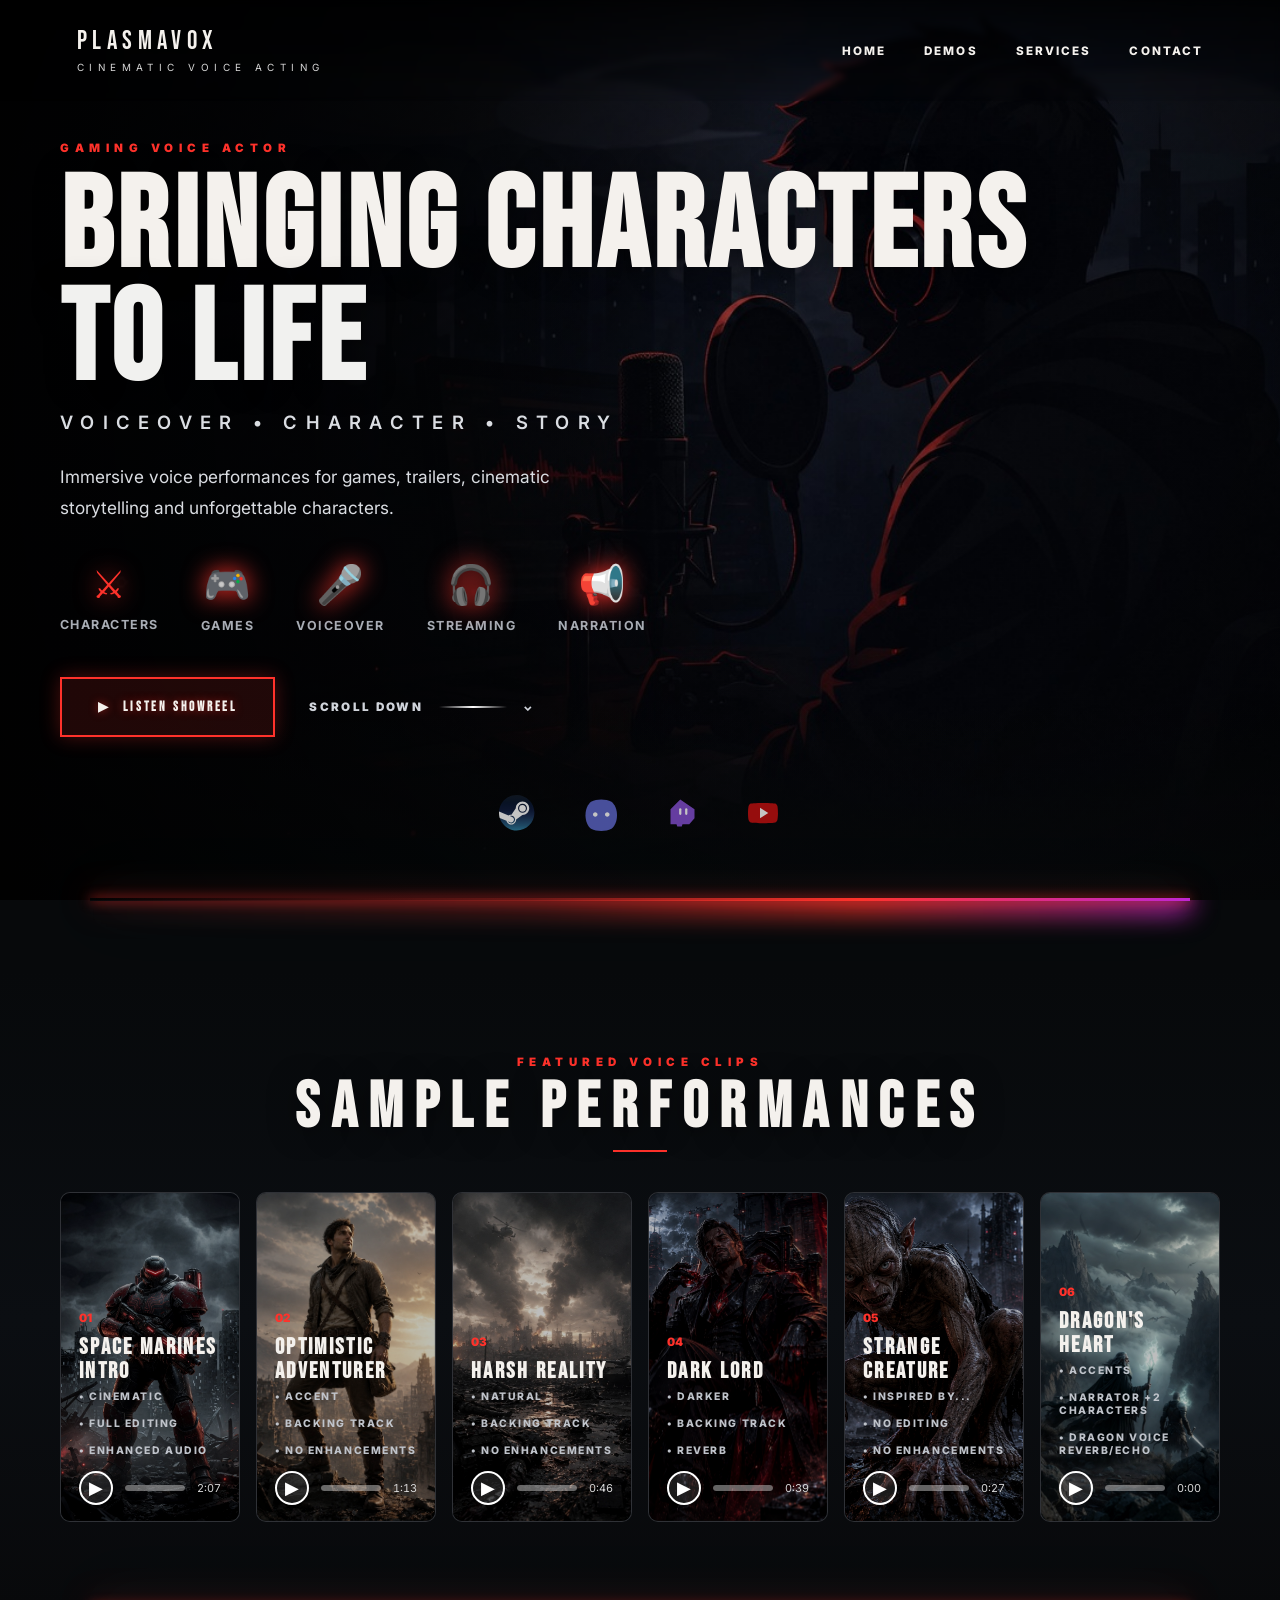
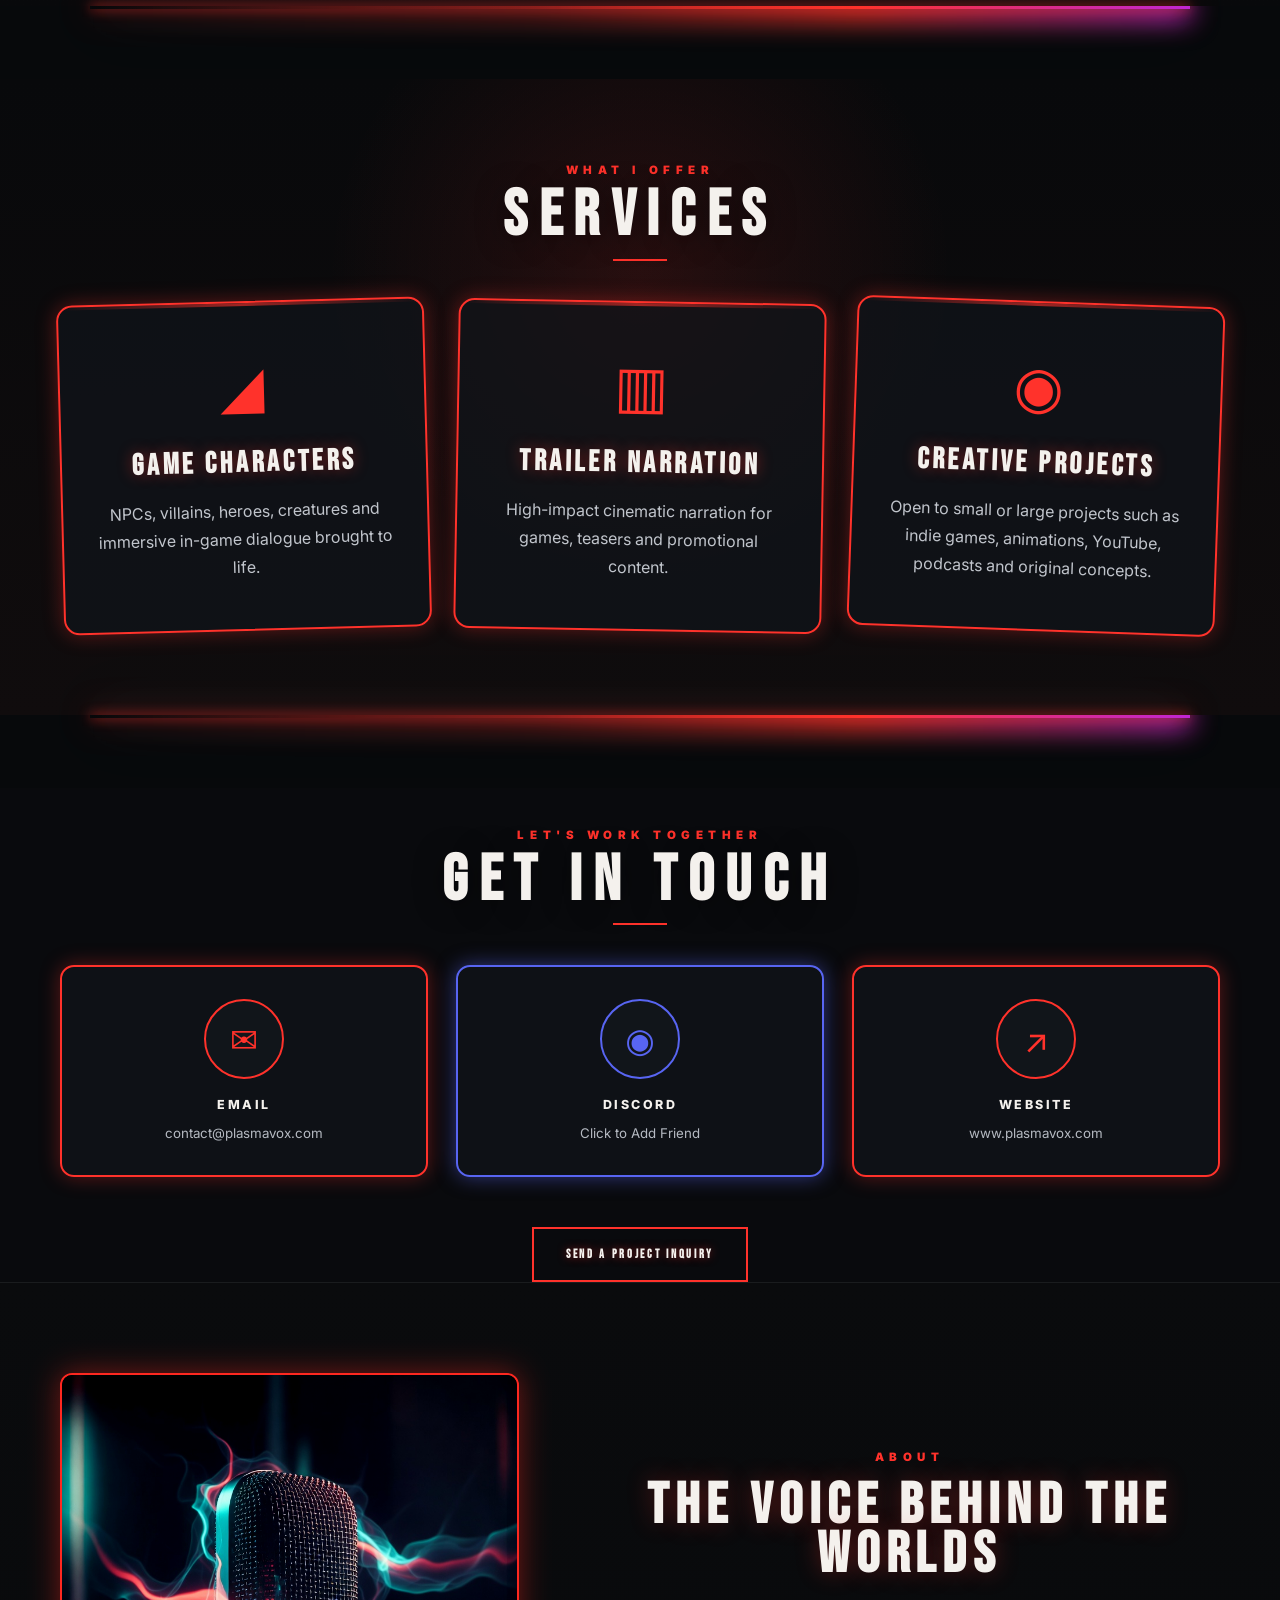
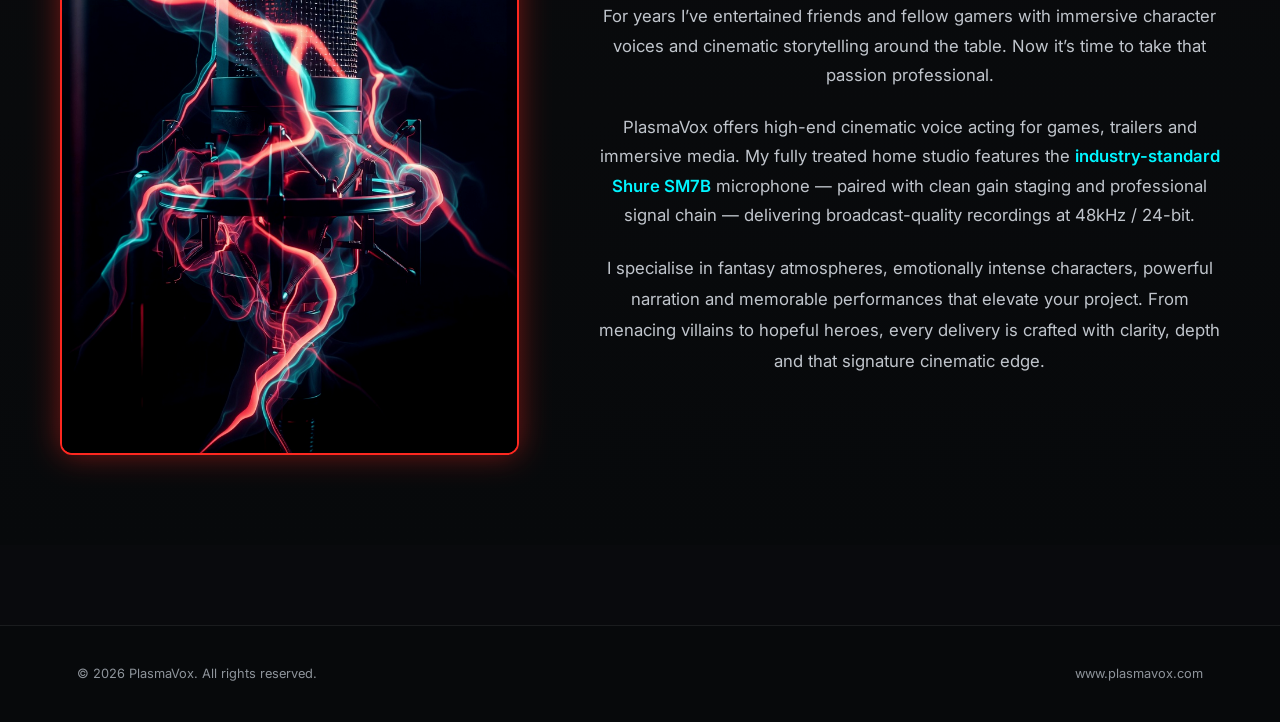
==== index.html @ 072745d7 "Moving files to root" ====
<!doctype html>
<html lang="en">
<head>
  <meta charset="utf-8" />
  <meta name="viewport" content="width=device-width, initial-scale=1" />
  <meta name="description" content="PlasmaVox — cinematic voice acting for games, trailers, characters and immersive media." />
  <meta name="theme-color" content="#ff322b">
<link rel="icon" href="assets/favicon.ico" type="image/x-icon">
  <title>PlasmaVox | Cinematic Voice Acting</title>
  <link rel="preconnect" href="https://fonts.googleapis.com">
  <link rel="preconnect" href="https://fonts.gstatic.com" crossorigin>
  <link href="https://fonts.googleapis.com/css2?family=Bebas+Neue&family=Inter:wght@400;500;600;700;800&display=swap" rel="stylesheet">
  <link rel="stylesheet" href="styles.css" />
</head>
<body>
  <div class="intro" id="intro" aria-hidden="true">
  <div class="intro-mark">

    <span class="plasma-line" aria-hidden="true"></span>

    <h1>PlasmaVox</h1>

    <p id="intro-status">INITIALISING...</p>

  </div>
</div>

  <header class="site-header">
    <a class="brand" href="#home" aria-label="PlasmaVox home">
      <span>PlasmaVox</span>
      <small>Cinematic Voice Acting</small>
    </a>
    <nav class="nav" aria-label="Primary navigation">
      <a href="#home">Home</a>
      <a href="#demos">Demos</a>
      <a href="#services">Services</a>
      <a href="#contact">Contact</a>
    </nav>
  </header>

  <main>
   <section id="home" class="hero">
  <div class="hero-bg" role="img" aria-label="Cinematic dark sci-fi landscape with dramatic lighting"></div>
  <div class="hero-vignette"></div>
  
  <div class="container hero-inner">
    <p class="eyebrow">GAMING VOICE ACTOR</p>
    <h2>BRINGING CHARACTERS<br><span>TO LIFE</span></h2>
    
    <p class="hero-subtitle">VOICEOVER • CHARACTER • STORY</p>
    
    <div class="hero-copy">
      Immersive voice performances for games, trailers, cinematic storytelling and unforgettable characters.
    </div>

    <!-- Icon Services -->
    <div class="icon-services">
      <div class="icon-item">
        <span class="icon">⚔️</span>
        <span>CHARACTERS</span>
      </div>
      <div class="icon-item">
        <span class="icon">🎮</span>
        <span>GAMES</span>
      </div>
      <div class="icon-item">
        <span class="icon">🎤</span>
        <span>VOICEOVER</span>
      </div>
      <div class="icon-item">
        <span class="icon">🎧</span>
        <span>STREAMING</span>
      </div>
      <div class="icon-item">
        <span class="icon">📢</span>
        <span>NARRATION</span>
      </div>
    </div>

    <div class="hero-actions">
      <a class="button primary" href="#demos"><span class="play-dot">▶</span> Listen Showreel</a>
      <a class="scroll-link" href="#demos">Scroll Down <span></span>⌄</a>
    </div>

<!-- Platform Logos -->
<div class="platform-logos">
  <!-- Steam - Official Style -->
<svg width="38" height="38" viewBox="0 0 65 65" fill="none" xmlns="http://www.w3.org/2000/svg">
  <defs>
    <linearGradient id="steamGrad" x1="50%" y1="0%" x2="50%" y2="100%">
      <stop offset="0%" stop-color="#111d2e"/>
      <stop offset="21%" stop-color="#051839"/>
      <stop offset="41%" stop-color="#0a1b48"/>
      <stop offset="58%" stop-color="#132e62"/>
      <stop offset="74%" stop-color="#144b7e"/>
      <stop offset="87%" stop-color="#136497"/>
      <stop offset="100%" stop-color="#1387b8"/>
    </linearGradient>
  </defs>
  <path d="M1.305 41.202C5.259 54.386 17.488 64 31.959 64c17.673 0 32-14.327 32-32s-14.327-32-32-32C15.001 0 1.124 13.193.028 29.874c2.074 3.477 2.879 5.628 1.275 11.328z" fill="url(#steamGrad)"/>
  <path d="M30.31 23.985l.003.158-7.83 11.375c-1.268-.058-2.54.165-3.748.662a8.14 8.14 0 0 0-1.498.8L.042 29.893s-.398 6.546 1.26 11.424l12.156 5.016c.6 2.728 2.48 5.12 5.242 6.27a8.88 8.88 0 0 0 11.603-4.782 8.89 8.89 0 0 0 .684-3.656L42.18 36.16l.275.005c6.705 0 12.155-5.466 12.155-12.18s-5.44-12.16-12.155-12.174c-6.702 0-12.155 5.46-12.155 12.174zm-1.88 23.05c-1.454 3.5-5.466 5.147-8.953 3.694a6.84 6.84 0 0 1-3.524-3.362l3.957 1.64a5.04 5.04 0 0 0 6.591-2.719 5.05 5.05 0 0 0-2.715-6.601l-4.1-1.695c1.578-.6 3.372-.62 5.05.077 1.7.703 3 2.027 3.696 3.72s.692 3.56-.01 5.246M42.466 32.1a8.12 8.12 0 0 1-8.098-8.113 8.12 8.12 0 0 1 8.098-8.111 8.12 8.12 0 0 1 8.1 8.111 8.12 8.12 0 0 1-8.1 8.113m-6.068-8.126a6.09 6.09 0 0 1 6.08-6.095c3.355 0 6.084 2.73 6.084 6.095a6.09 6.09 0 0 1-6.084 6.093 6.09 6.09 0 0 1-6.081-6.093z" fill="#fff"/>
</svg>

  <!-- Discord (unchanged) -->
  <svg width="36" height="36" viewBox="0 0 24 24" fill="none" xmlns="http://www.w3.org/2000/svg">
    <path d="M20.317 4.492C18.25 3.5 16.058 3 13.5 3C10.942 3 8.75 3.5 6.683 4.492C4.5 6.25 3 9.5 3 13.5C3 17.5 4.5 20.75 6.683 22.5C8.75 23.5 10.942 24 13.5 24C16.058 24 18.25 23.5 20.317 22.5C22.5 20.75 24 17.5 24 13.5C24 9.5 22.5 6.25 20.317 4.492Z" fill="#5865F2"/>
    <path d="M9.5 14.5C8.67 14.5 8 13.83 8 13C8 12.17 8.67 11.5 9.5 11.5C10.33 11.5 11 12.17 11 13C11 13.83 10.33 14.5 9.5 14.5Z" fill="white"/>
    <path d="M17.5 14.5C16.67 14.5 16 13.83 16 13C16 12.17 16.67 11.5 17.5 11.5C18.33 11.5 19 12.17 19 13C19 13.83 18.33 14.5 17.5 14.5Z" fill="white"/>
  </svg>

  <!-- Twitch (unchanged) -->
  <svg width="36" height="36" viewBox="0 0 24 24" fill="none" xmlns="http://www.w3.org/2000/svg">
    <path d="M11.5 3L5 9.5L5 19.5H9L9.5 21L12.5 21L13 19.5H17.5L21 15.5L21 9.5L11.5 3Z" fill="#9146FF"/>
    <path d="M15.5 12.5V9.5" stroke="white" stroke-width="1.5" stroke-linecap="round"/>
    <path d="M11.5 12.5V9.5" stroke="white" stroke-width="1.5" stroke-linecap="round"/>
  </svg>

  <!-- YouTube (unchanged) -->
  <svg width="38" height="36" viewBox="0 0 24 24" fill="none" xmlns="http://www.w3.org/2000/svg">
    <path d="M21.593 7.39C21.38 6.58 20.82 5.92 20.04 5.72C18.42 5.25 12 5.25 12 5.25C12 5.25 5.58 5.25 3.96 5.72C3.18 5.92 2.62 6.58 2.407 7.39C2 9.08 2 12 2 12C2 12 2 14.92 2.407 16.61C2.62 17.42 3.18 18.08 3.96 18.28C5.58 18.75 12 18.75 12 18.75C12 18.75 18.42 18.75 20.04 18.28C20.82 18.08 21.38 17.42 21.593 16.61C22 14.92 22 12 22 12C22 12 22 9.08 21.593 7.39Z" fill="#FF0000"/>
    <path d="M10 15.5L15.5 12L10 8.5V15.5Z" fill="white"/>
  </svg>
</div>
  </div>
</section>
	<div class="section-divider hero-divider"></div>
       <section id="demos" class="section demos-section">
      <div class="section-heading">
        <p class="eyebrow">Featured Voice Clips</p>
        <h2>Sample Performances</h2>
      </div>
      
      <div class="container demo-grid">
        <!-- 01 -->
        <article class="demo-card">
          <img src="assets/img/demo-spacemarine.jpg" alt="Space Marine in Armour" />
          <div class="demo-content">
            <span>01</span>
            <h3>Space Marines Intro</h3>
            <p>• Cinematic</p>
			<p>• Full Editing</p>
			<p>• Enhanced Audio</p>
            <div class="player-row">
              <button class="play-btn" 
                      data-audio="assets/audio/space-marine-intro.mp3" 
                      aria-label="Play Space Marine Intro">
                ▶
              </button>
             <div class="progress-container">
    <div class="progress-bar">
      <div class="progress"></div>
    </div>
  </div>
  
  <time>0:00</time>
</div>
          </div>
        </article>

        <!-- 02 -->
        <article class="demo-card">
          <img src="assets/img/Optimistic-Adventurer.jpg" alt="Adventurer standing in ruins with rays of light and a hopeful look" />
          <div class="demo-content">
            <span>02</span>
            <h3>Optimistic Adventurer</h3>
            <p>• Accent</p>
			<p>• Backing track</p>
			<p>• No Enhancements</p>
            <div class="player-row">
              <button class="play-btn" 
                      data-audio="assets/audio/Optimistic-Adventurer.mp3" 
                      aria-label="Play Optimistic Adventurer">
                ▶
              </button>
              <div class="progress-container">
    <div class="progress-bar">
      <div class="progress"></div>
            </div>
          </div>
		  <time>0:00</time>
		  </div>
		  </div>
        </article>

        <!-- 03 -->
        <article class="demo-card">
          <img src="assets/img/Harsh-Reality.jpg" alt="Ruins of a battle-scarred city" />
          <div class="demo-content">
            <span>03</span>
            <h3>Harsh Reality</h3>
            <p>• Natural</p>
			<p>• Backing track</p>
			<p>• No Enhancements</p>
            <div class="player-row">
              <button class="play-btn" 
                      data-audio="assets/audio/Harsh-Reality.mp3" 
                      aria-label="Play Harsh Reality">
                ▶
              </button>
              <div class="progress-container">
    <div class="progress-bar">
      <div class="progress"></div>
            </div>
          </div>
		  <time>0:00</time>
		  </div>
		  </div>
        </article>

        <!-- 04 -->
         <article class="demo-card">
          <img src="assets/img/Dark-Character.jpg" alt="Villainous overlord in a dystopian throne" />
          <div class="demo-content">
            <span>04</span>
            <h3>Dark Lord</h3>
            <p>• Darker</p>
			<p>• Backing Track</p>
			<p>• Reverb</p>
            <div class="player-row">
              <button class="play-btn" 
                      data-audio="assets/audio/Dark-Character.mp3" 
                      aria-label="Play Dark Character">
                ▶
              </button>
              <div class="progress-container">
    <div class="progress-bar">
      <div class="progress"></div>
            </div>
          </div>
		  <time>0:00</time>
		  </div>
		  </div>
        </article>

        <!-- 05 -->
         <article class="demo-card">
          <img src="assets/img/Gollum.jpg" alt="Crouching creature in a ruined city" />
          <div class="demo-content">
            <span>05</span>
            <h3>Strange Creature</h3>
            <p>• Inspired by...</p>
			<p>• No Editing</p>
			<p>• No Enhancements</p>
            <div class="player-row">
              <button class="play-btn" 
                      data-audio="assets/audio/strangecreature.mp3" 
                      aria-label="Play Strange Creature">
                ▶
              </button>
              <div class="progress-container">
    <div class="progress-bar">
      <div class="progress"></div>
            </div>
          </div>
		  <time>0:00</time>
		  </div>
		  </div>
        </article>

        <!-- 06 -->
        <article class="demo-card">
          <img src="assets/img/Dragons-Heart.jpg" alt="An old wizard and a young warrior journeyed through the Mountains of Shadow" />
          <div class="demo-content">
            <span>06</span>
            <h3>Dragon's Heart</h3>
            <p>• Accents</p>
			<p>• Narrator +2 Characters</p>
			<p>• Dragon Voice Reverb/Echo</p>
            <div class="player-row">
              <button class="play-btn" 
                      data-audio="assets/audio/Wizardanddragonsheart.mp3" 
                      aria-label="Play Wizard and the Dragons Heart">
                ▶
              </button>
              <div class="progress-container">
    <div class="progress-bar">
      <div class="progress"></div>
            </div>
          </div>
		  <time>0:00</time>
		  </div>
		  </div>
        </article>
      </div>
    </section>
	<div class="section-divider"></div>

    <section id="services" class="section services-section">
      <div class="section-heading">
        <p class="eyebrow">What I Offer</p>
        <h2>Services</h2>
      </div>
      <div class="container services-grid">
        <article class="service-card float-one">
          <div class="service-icon">◢</div>
          <h3>Game Characters</h3>
          <p>NPCs, villains, heroes, creatures and immersive in-game dialogue brought to life.</p>
        </article>
        <article class="service-card float-two">
          <div class="service-icon">▥</div>
          <h3>Trailer Narration</h3>
          <p>High-impact cinematic narration for games, teasers and promotional content.</p>
        </article>
        <article class="service-card float-three">
          <div class="service-icon">◉</div>
          <h3>Creative Projects</h3>
          <p>Open to small or large projects such as indie games, animations, YouTube, podcasts and original concepts.</p>
        </article>
      </div>
    </section>
	<div class="section-divider"></div>
    <section id="contact" class="section contact-section">
      <div class="section-heading">
        <p class="eyebrow">Let's Work Together</p>
        <h2>Get In Touch</h2>
      </div>
      <div class="container contact-grid">
        <a class="contact-item" href="mailto:contact@plasmavox.com">
          <span>✉</span>
          <strong>Email</strong>
          <small>contact@plasmavox.com</small>
        </a>
        <a class="contact-item discord" href="https://discord.com/users/143087448010915842" target="_blank" rel="noopener noreferrer">
  <span>◉</span>
  <strong>Discord</strong>
  <small>Click to Add Friend</small>
</a>
        <a class="contact-item" href="https://www.plasmavox.com">
          <span>↗</span>
          <strong>Website</strong>
          <small>www.plasmavox.com</small>
        </a>
      </div>
      <a class="button outline" href="mailto:contact@plasmavox.com?subject=Voice%20Project%20Inquiry">Send A Project Inquiry</a>
    <section class="bio-section">
  <div class="container bio-grid">
    <img src="assets/img/mic.jpg" 
         alt="PlasmaVox cinematic studio microphone with plasma energy aura" 
         loading="lazy" />
    
    <div>
      <p class="eyebrow">About</p>
      <h2>The Voice Behind The Worlds</h2>
      
      <p class="bio-text">
        For years I’ve entertained friends and fellow gamers with immersive character voices and cinematic storytelling around the table. Now it’s time to take that passion professional.
      </p>
      
      <p class="bio-text">
        PlasmaVox offers high-end cinematic voice acting for games, trailers and immersive media. My fully treated home studio features the <strong>industry-standard Shure SM7B</strong> microphone — paired with clean gain staging and professional signal chain — delivering broadcast-quality recordings at 48kHz / 24-bit.
      </p>
      
      <p class="bio-text">
        I specialise in fantasy atmospheres, emotionally intense characters, powerful narration and memorable performances that elevate your project. From menacing villains to hopeful heroes, every delivery is crafted with clarity, depth and that signature cinematic edge.
      </p>
    </div>
  </div>
</section>
  </main>

  <footer class="footer">
    <p>© 2026 PlasmaVox. All rights reserved.</p>
    <p><a href="https://www.plasmavox.com">www.plasmavox.com</a></p>
  </footer>

  <script src="script.js"></script>
</body>
</html>
---- styles.css ----
/* =============================================
   ROOT VARIABLES & THEME
   ============================================= */
:root {
  --bg: #07090b;
  --panel: #101317;
  --panel2: #15191f;
  --text: #f4f1ed;
  --muted: #a8adb5;
  --line: rgba(255,255,255,.12);
  --red: #ff322b;
  --cyan: #00f5ff;
  --magenta: #c026d3;
  
  --font-display: 'Bebas Neue', Impact, sans-serif;
  --font-body: 'Inter', system-ui, sans-serif;
}

/* =============================================
   GLOBAL STYLES & RESET
   ============================================= */
* {
  box-sizing: border-box;
}

html {
  scroll-behavior: smooth;
}

body {
  margin: 0;
  background: var(--bg);
  color: var(--text);
  font-family: var(--font-body);
  overflow-x: hidden;
}

a {
  color: inherit;
  text-decoration: none;
}

img {
  display: block;
  max-width: 100%;
}

.container {
  width: min(1160px, calc(100% - 48px));
  margin-inline: auto;
}

img {
  loading: lazy; /* better in CSS with attr, but mostly handled in HTML */
}

.demo-card img {
  will-change: transform;
  transition: transform 0.4s cubic-bezier(0.23, 1, 0.32, 1);
}


/* =============================================
   CINEMATIC VOICE ACTOR INTRO
   ============================================= */

.intro {
  position: fixed;
  inset: 0;
  z-index: 9999;
  overflow: hidden;
  display: grid;
  place-items: center;
  background:
    radial-gradient(
      circle at center,
      rgba(255,50,43,.08) 0%,
      transparent 40%
    ),
    #030406;

  animation: introAway 1s ease forwards;
  animation-delay: 6.0s; /* increased so BROADCAST READY finishes */
}

/* Moving frequency grid */
.intro::before {
  content: "";
  position: absolute;
  inset: 0;

  background:
    repeating-linear-gradient(
      90deg,
      transparent 0 48px,
      rgba(0,245,255,.018) 49px,
      transparent 50px
    );

  animation: frequencyMove 6s linear infinite;
  opacity: .8;
}

/* Vignette + atmosphere */
.intro::after {
  content: "";
  position: absolute;
  inset: 0;

  background:
    radial-gradient(
      circle at center,
      transparent 35%,
      rgba(0,0,0,.72) 100%
    );

  pointer-events: none;
}

/* =============================================
   INTRO MARK
   ============================================= */

.intro-mark {
  position: relative;
  z-index: 2;
  text-align: center;
}

/* Logo reveal only */
.intro-mark h1 {
  animation:
    logoReveal 1.2s ease forwards,
    chromaticShift 5s ease-in-out infinite;
}

.intro-mark h1 span {
  display: block;
}

.intro-mark h1 span:last-child {
  color: var(--cyan);
}

/* Expanding audio rings */

.intro-mark::before,
.intro-mark::after {
  content: "";
  position: absolute;
  left: 50%;
  top: 50%;
  border-radius: 50%;
  transform: translate(-50%, -50%);
  pointer-events: none;
}

.intro-mark::before {
  width: 320px;
  height: 320px;
  border: 1px solid rgba(0,245,255,.18);

  animation: pulseRing 4s ease-out infinite;
}

.intro-mark::after {
  width: 450px;
  height: 450px;
  border: 1px solid rgba(255,50,43,.14);

  animation: pulseRing 4s ease-out infinite 1.8s;
}

#intro-status {
  position: relative;
  display: inline-block;
  min-width: 340px;
  text-align: center;
  transition: opacity .4s ease;
}

#intro-status::after {
  content: "_";
  color: var(--cyan);
  margin-left: 3px;
  animation: terminalBlink .8s infinite;
}

@keyframes terminalBlink {
  50% {
    opacity: 0;
  }
}

@keyframes logoReveal {
  0% {
    opacity: 0;
    transform: translateY(30px);
    letter-spacing: .35em;
    filter: blur(12px);
  }

  100% {
    opacity: 1;
    transform: translateY(0);
    letter-spacing: .08em;
    filter: blur(0);
  }
}

/* =============================================
   VOICE WAVE
   ============================================= */

.plasma-line {
  position: relative;

  display: block;
  width: 280px;
  height: 4px;

  margin: 0 auto 32px;
  border-radius: 999px;

  background: linear-gradient(
    90deg,
    transparent,
    var(--red),
    var(--cyan),
    var(--red),
    transparent
  );

  background-size: 200% 100%;

  box-shadow:
    0 0 15px var(--red),
    0 0 35px rgba(0,245,255,.45);

  overflow: hidden;

  animation: plasmaLineFlow 5s linear infinite;
}

.plasma-line::before {
  content: "";
  position: absolute;
  inset: -12px 0;

  background:
    radial-gradient(
      circle,
      rgba(0,245,255,.7),
      transparent 70%
    );

  filter: blur(10px);

  animation: waveformPulse 1.5s ease-in-out infinite;
}

.plasma-line::after {
  content: "";

  position: absolute;
  inset: 0;

  background:
    linear-gradient(
      90deg,
      transparent,
      rgba(255,255,255,.8),
      transparent
    );

  transform: translateX(-150%);
  animation: plasmaShine 3s ease infinite;
}

/* =============================================
   LOGO / NAME
   ============================================= */

.intro-mark h1 {
  position: relative;

  margin: 0;

  font-family: var(--font-display);
  font-size: clamp(4rem, 11vw, 11rem);
  line-height: .82;
  letter-spacing: .08em;
  text-transform: uppercase;

  color: #f4f1ed;

  overflow: hidden;

  text-shadow:
    -2px 0 rgba(255,50,43,.35),
     2px 0 rgba(0,245,255,.35),
     0 0 35px rgba(255,50,43,.35);
}

/* Signal sweep across text */

.intro-mark h1::after {
  content: "";

  position: absolute;
  inset: 0;

  background:
    linear-gradient(
      90deg,
      transparent,
      rgba(255,255,255,.85),
      transparent
    );

  transform: translateX(-120%);
  animation: signalLock 2s ease forwards;
}

.intro-mark p {
  margin: 24px 0 0;

  letter-spacing: .55em;
  text-transform: uppercase;

  font-size: .8rem;
  font-weight: 700;

  color: #c8ccd4;

  text-shadow:
    0 0 10px rgba(0,245,255,.5);
}

/* =============================================
   ANIMATIONS
   ============================================= */

@keyframes introAway {
  0%,
  90% {
    opacity: 1;
    visibility: visible;
  }

  100% {
    opacity: 0;
    visibility: hidden;
    pointer-events: none;
  }
}

@keyframes pulseRing {
  0% {
    opacity: 0;
    transform: translate(-50%, -50%) scale(.6);
  }

  25% {
    opacity: .8;
  }

  100% {
    opacity: 0;
    transform: translate(-50%, -50%) scale(1.7);
  }
}

@keyframes frequencyMove {
  from {
    transform: translateX(0);
  }

  to {
    transform: translateX(120px);
  }
}

@keyframes plasmaLineFlow {
  from {
    background-position: 0% 50%;
  }

  to {
    background-position: 200% 50%;
  }
}

@keyframes waveformPulse {
  50% {
    transform: scaleX(1.25);
  }
}

@keyframes plasmaShine {
  from {
    transform: translateX(-150%);
  }

  to {
    transform: translateX(250%);
  }
}

@keyframes signalLock {
  to {
    transform: translateX(150%);
  }
}

@keyframes chromaticShift {
  0%,
  100% {
    text-shadow:
      -2px 0 rgba(255,50,43,.35),
       2px 0 rgba(0,245,255,.35),
       0 0 35px rgba(255,50,43,.35);
  }

  50% {
    text-shadow:
      -4px 0 rgba(255,50,43,.45),
       4px 0 rgba(0,245,255,.45),
       0 0 45px rgba(0,245,255,.35);
  }
}

/* =============================================
   HEADER
   ============================================= */
.site-header {
  position: fixed;
  top: 0;
  left: 0;
  right: 0;
  z-index: 20;
  display: flex;
  align-items: center;
  justify-content: space-between;
  padding: 28px 6vw;
  background: linear-gradient(180deg, rgba(0,0,0,.72), transparent);
  backdrop-filter: blur(3px);
}

.brand {
  display: grid;
  text-transform: uppercase;
  letter-spacing: .34em;
}

.brand span {
  font-family: var(--font-display);
  font-size: 1.65rem;
  line-height: 1;
}

.brand small {
  font-size: .62rem;
  color: #d7d7d7;
  margin-top: 7px;
}

.nav {
  display: flex;
  gap: 38px;
  align-items: center;
  text-transform: uppercase;
  letter-spacing: .18em;
  font-size: .73rem;
  font-weight: 800;
}

.nav a {
  position: relative;
}

.nav a::after {
  content: "";
  position: absolute;
  left: 0;
  right: 100%;
  bottom: -12px;
  height: 2px;
  background: var(--red);
  transition: right .25s;
}

.nav a:hover::after {
  right: 0;
}

/* =============================================
   HERO SECTION
   ============================================= */
.hero {
  min-height: 100vh;
  position: relative;
  display: grid;
  align-items: center;
  overflow: hidden;
}

.hero-bg {
  position: absolute;
  inset: 0;
  background-image: linear-gradient(90deg, rgba(3,4,6,.96) 0%, rgba(3,4,6,.72) 33%, rgba(3,4,6,.05) 62%, rgba(3,4,6,.45) 100%),
                    url('assets/img/hero.jpg');
  background-size: cover;
  background-position: center right;
  transform: scale(1.02);
}

.hero-vignette {
  position: absolute;
  inset: 0;
  background: radial-gradient(circle at 72% 45%, transparent 0 25%, rgba(0,0,0,.32) 54%, rgba(0,0,0,.92) 100%),
              linear-gradient(0deg, rgba(7,9,11,1), transparent 22%);
}

.hero-inner {
  position: relative;
  z-index: 2;
  padding-top: 72px;
}

.eyebrow {
  margin: 0 0 18px;
  color: var(--red);
  text-transform: uppercase;
  letter-spacing: .48em;
  font-size: .72rem;
  font-weight: 900;
}

.hero h2,
.section-heading h2,
.bio-grid h2 {
  font-family: var(--font-display);
  text-transform: uppercase;
  font-size: clamp(4.8rem, 9vw, 9rem);
  line-height: .85;
  letter-spacing: .035em;
  margin: 0;
  text-shadow: 0 4px 30px rgba(0,0,0,.45);
}

.hero h2 span {
  color: #f1f1ef;
}

.hero-copy {
  max-width: 560px;
  color: #dadde2;
  font-size: 1.08rem;
  line-height: 1.8;
  margin: 28px 0 34px;
}

.hero-actions {
  display: flex;
  gap: 34px;
  align-items: center;
  flex-wrap: wrap;
}

/* =============================================
   BUTTONS & LINKS - Plasma Energy Style
   ============================================= */
.button {
  position: relative;
  display: inline-flex;
  align-items: center;
  justify-content: center;
  gap: 12px;
  padding: 18px 32px;
  border: 2px solid var(--red);
  background: rgba(255, 50, 43, 0.08);
  color: var(--text);
  text-transform: uppercase;
  letter-spacing: .22em;
  font-size: .76rem;
  font-weight: 900;
  font-family: var(--font-display);
  overflow: hidden;
  transition: all 0.4s cubic-bezier(0.23, 1, 0.32, 1);
  box-shadow: 0 0 20px rgba(255, 50, 43, 0.3);
  text-shadow: 0 0 8px rgba(255, 50, 43, 0.5);
}

.button:hover {
  border-color: var(--cyan);
  background: rgba(0, 245, 255, 0.1);
  box-shadow: 
    0 0 30px var(--red),
    0 0 50px var(--cyan),
    0 8px 25px rgba(0, 0, 0, 0.6);
  transform: translateY(-4px);
  color: white;
}

/* Plasma shine effect */
.button::before {
  content: '';
  position: absolute;
  top: -50%;
  left: -100%;
  width: 40%;
  height: 300%;
  background: linear-gradient(
    120deg,
    transparent,
    rgba(255,255,255,0.25),
    transparent
  );
  transition: left 0.7s ease;
  pointer-events: none;
}

.button:hover::before {
  left: 250%;
}

/* Primary button specific (with play icon) */
.button.primary {
  padding: 20px 36px;
  font-size: .82rem;
  border-width: 2.5px;
  background: rgba(255, 50, 43, 0.12);
}

.button.primary:hover {
  background: rgba(0, 245, 255, 0.12);
}

/* Outline variant (used in contact) */
.button.outline {
  background: transparent;
  border-color: var(--red);
  box-shadow: none;
}

.button.outline:hover {
  background: rgba(255, 50, 43, 0.1);
  border-color: var(--cyan);
}

.scroll-link {
  display: inline-flex;
  align-items: center;
  gap: 16px;
  text-transform: uppercase;
  letter-spacing: .2em;
  font-size: .73rem;
  font-weight: 900;
  color: #d0d4db;
  transition: all 0.35s ease;
}

.scroll-link:hover {
  color: var(--cyan);
  text-shadow: 0 0 15px var(--cyan);
}

.scroll-link span {
  position: relative;
  display: inline-block;
  width: 68px;
  height: 2px;
  background: linear-gradient(90deg, transparent, #fff, transparent);
  transition: all 0.4s ease;
}

.scroll-link:hover span {
  background: linear-gradient(90deg, transparent, var(--cyan), transparent);
  box-shadow: 0 0 12px var(--cyan);
}
/* =============================================
   GENERAL SECTION STYLES
   ============================================= */
.section {
  padding: 84px 0;
}

.section-heading {
  text-align: center;
  margin-bottom: 40px;
}

.section-heading .eyebrow {
  margin-bottom: 12px;
}

.section-heading h2 {
  font-size: clamp(2.6rem, 5vw, 4.6rem);
  letter-spacing: .18em;
}

.section-heading h2::after {
  content: "";
  display: block;
  width: 54px;
  height: 2px;
  background: var(--red);
  margin: 15px auto 0;
}
/* =============================================
   AUDIO PLAYER STYLES - CLEANED & IMPROVED
   ============================================= */
.player-row {
  display: flex;
  align-items: center;
  gap: 12px;
  margin-top: 12px;
}

.play-btn {
  width: 34px;
  height: 34px;
  border-radius: 50%;
  border: 2px solid #fff;
  background: rgba(255,255,255,0.1);
  color: #fff;
  font-size: 1.1rem;
  display: flex;
  align-items: center;
  justify-content: center;
  cursor: pointer;
  transition: all 0.25s;
  flex-shrink: 0;
}

.play-btn:hover {
  background: var(--red);
  border-color: var(--red);
  transform: scale(1.08);
}

/* Progress Bar */
.progress-container {
  flex: 1;
  height: 6px;
  background: rgba(255,255,255,0.18);
  border-radius: 9999px;
  position: relative;
  cursor: pointer;
  overflow: hidden;
}
.progress-bar {
  position: absolute;
  inset: 0;
  background: rgba(255,255,255,0.25);
  border-radius: 4px;
  overflow: hidden;
}

.progress {
  height: 100%;
  background: linear-gradient(90deg, var(--red), #ff6655);
  width: 0%;
  transition: width 0.08s linear;
  box-shadow: 0 0 10px var(--red), 0 0 20px rgba(255,50,43,0.7);
}

/* Time */
time {
  font-size: 0.73rem;
  color: #d8d8d8;
  font-variant-numeric: tabular-nums;
  min-width: 20px;
  text-align: left;
}

/* Remove old conflicting styles */
.wave {
  display: none;   /* Hide old wave since we're using progress bar */
}
/* =============================================
   DEMOS SECTION
   ============================================= */
.demos-section {
  background: linear-gradient(180deg, #07090b, #0b0e12 55%, #08090b);
}

.demo-grid {
  display: grid;
  grid-template-columns: repeat(6, 1fr);
  gap: 16px;
}

.demo-card {
  position: relative;
  min-height: 330px;
  border: 1px solid var(--line);
  border-radius: 10px;
  overflow: hidden;
  background: #12151a;
  isolation: isolate;
  transition: .25s;
}

.demo-card:hover {
  transform: translateY(-7px);
  border-color: rgba(255,255,255,.28);
}

.demo-card img {
  position: absolute;
  inset: 0;
  width: 100%;
  height: 100%;
  object-fit: cover;
  filter: saturate(.7) contrast(1.05) brightness(.74);
}

/* Plasma Border Effect */
.demo-card::after {
  content: '';
  position: absolute;
  inset: 0;
  border: 2px solid transparent;
  border-radius: 10px;
  background: linear-gradient(
    90deg,
    var(--red),
    var(--cyan),
    var(--red)
  ) border-box;
  -webkit-mask: 
    linear-gradient(#fff 0 0) padding-box, 
    linear-gradient(#fff 0 0);
  -webkit-mask-composite: xor;
  mask-composite: exclude;
  opacity: 0;
  transition: all 0.4s ease;
  pointer-events: none;
}

.demo-card:hover::after {
  opacity: 1;
  box-shadow: 
    0 0 20px var(--red),
    0 0 40px var(--cyan);
}

/* Image remains nice and dark */
.demo-card img {
  position: absolute;
  inset: 0;
  width: 100%;
  height: 100%;
  object-fit: cover;
  filter: saturate(.7) contrast(1.05) brightness(.74);
  transition: transform 0.6s cubic-bezier(0.23, 1, 0.32, 1);
}

.demo-card:hover img {
  transform: scale(1.04);
}
.demo-content {
  position: absolute;
  left: 18px;
  right: 18px;
  bottom: 16px;
  z-index: 2;
}

.demo-content span {
  color: var(--red);
  font-weight: 900;
  font-size: .72rem;
}

.demo-content h3 {
  font-family: var(--font-display);
  text-transform: uppercase;
  letter-spacing: .1em;
  font-size: 1.45rem;
  line-height: 1.05;
  margin: 9px 0 7px;
}

.demo-content p {
  margin: 0 0 14px;
  text-transform: uppercase;
  letter-spacing: .15em;
  color: #bfc3ca;
  font-size: .65rem;
  font-weight: 800;
}

time {
  font-size: .68rem;
  color: #d8d8d8;
}

/* =============================================
   SERVICES SECTION - Neon Style (Matching Contact/Bio)
   ============================================= */
.services-section {
  position: relative;
  background: radial-gradient(circle at 50% 30%, rgba(255,50,43,.12), transparent 40%),
              linear-gradient(180deg, #08090b, #100c0d);
}

.services-grid {
  display: grid;
  grid-template-columns: repeat(3, 1fr);
  gap: 28px;
  align-items: start;
}

/* Service Card - Neon Card Style */
.service-card {
  border: 2px solid var(--red);
  background: rgba(17, 21, 26, 0.7);
  border-radius: 16px;
  padding: 48px 34px;
  text-align: center;
  min-height: 260px;
  box-shadow: 0 0 20px rgba(255,50,43,.35);
  transition: all .4s cubic-bezier(0.23, 1, 0.32, 1);
  position: relative;
  overflow: hidden;
}

.service-card:hover {
  box-shadow: 0 0 25px var(--red), 0 0 45px rgba(0, 245, 255, 0.25);
}

.service-card::before {
  content: "";
  position: absolute;
  top: 0;
  left: 0;
  right: 0;
  height: 3px;
  background: linear-gradient(90deg, transparent, var(--red), transparent);
  opacity: 0.6;
  transition: all .4s ease;
}

.service-card:hover::before {
  opacity: 1;
  background: linear-gradient(90deg, transparent, var(--cyan), transparent);
}

/* Service Icon */
.service-icon {
  font-size: 3.6rem;
  color: var(--red);
  margin-bottom: 24px;
  transition: all .4s ease;
  display: block;
}

.service-card:hover .service-icon {
  color: var(--cyan);
  transform: scale(1.12) rotate(8deg);
  text-shadow: 0 0 20px currentColor;
}

.service-card h3 {
  font-family: var(--font-display);
  text-transform: uppercase;
  letter-spacing: .12em;
  font-size: 1.85rem;
  margin: 0 0 16px;
  text-shadow: 0 0 15px rgba(255,50,43,.4);
}

.service-card p {
  color: #c1c5cc;
  line-height: 1.75;
  margin: 0;
  font-size: 1rem;
}

/* Float classes for subtle rotation (optional) */
.float-one { transform: rotate(-1.5deg); }
.float-two { transform: rotate(1deg); }
.float-three { transform: rotate(2deg); }

.service-card:hover {
  transform: translateY(-10px) rotate(0deg) !important;
}

/* =============================================
   CONTACT & BIO & FOOTER
   ============================================= */
.contact-section {
  background: #090a0d;
  text-align: center;
  padding: 40px 0 80px;
}

.contact-grid {
  display: grid;
  grid-template-columns: repeat(3, 1fr);
  gap: 28px;
  margin-bottom: 50px;
}

/* Base Contact Item - Neon Style */
.contact-item {
  display: grid;
  gap: 12px;
  justify-items: center;
  padding: 32px 24px;
  border: 2px solid var(--red);
  border-radius: 14px;
  background: rgba(17, 21, 26, 0.7);
  box-shadow: 0 0 20px rgba(255,50,43,.35);
  transition: all .4s cubic-bezier(0.23, 1, 0.32, 1);
  text-decoration: none;
  color: inherit;
}

.contact-item:hover {
  transform: translateY(-8px);
  border-color: var(--cyan);
  box-shadow: 0 0 35px var(--red), 0 0 55px var(--cyan);
}

/* Discord Special Styling */
.contact-item.discord {
  border-color: #5865F2;
  box-shadow: 0 0 20px rgba(88, 101, 242, .5);
}

.contact-item.discord:hover {
  border-color: #7289da;
  box-shadow: 0 0 40px #5865F2, 0 0 60px var(--cyan);
}

/* Icon Styling */
.contact-item span {
  display: grid;
  place-items: center;
  width: 80px;
  height: 80px;
  border-radius: 50%;
  border: 2px solid var(--red);
  background: #11151a;
  color: var(--red);
  font-size: 2.1rem;
  transition: all .4s ease;
}

.contact-item:hover span {
  border-color: var(--cyan);
  color: var(--cyan);
  box-shadow: 0 0 25px currentColor;
}

.contact-item.discord span {
  color: #5865F2;
  border-color: #5865F2;
}

.contact-item.discord:hover span {
  color: #7289da;
  border-color: #7289da;
}

.contact-item strong {
  text-transform: uppercase;
  letter-spacing: .2em;
  font-size: .78rem;
  font-weight: 800;
  margin-top: 6px;
}

.contact-item small {
  color: #b5bac2;
  text-align: center;
  line-height: 1.4;
}

/* =============================================
   BIO SECTION
   ============================================= */
.bio-section {
  padding: 90px 0;
  border-top: 1px solid rgba(255,255,255,.08);
  background: linear-gradient(to bottom, #0a0b0d, #07090b);
}

.bio-grid {
  display: grid;
  grid-template-columns: .85fr 1.15fr;
  gap: 80px;
  align-items: center;
}

.bio-grid img {
  border-radius: 12px;
  border: 2px solid var(--red);
  filter: brightness(0.95) contrast(1.1);
  box-shadow: 0 0 30px rgba(255,50,43,.45);
  transition: all .5s ease;
}

.bio-grid img:hover {
  border-color: var(--cyan);
  box-shadow: 0 0 45px var(--red), 0 0 80px var(--cyan);
  transform: scale(1.03);
}

.bio-grid h2 {
  font-size: clamp(2.4rem, 4.5vw, 4.2rem);
  letter-spacing: .12em;
  margin-bottom: 22px;
  text-shadow: 0 0 25px rgba(255,50,43,.3);
}

.bio-grid p:last-child {
  color: #c0c5cc;
  line-height: 1.85;
  max-width: 720px;
  font-size: 1.05rem;
}

/* Enhanced Bio Text Styling */
.bio-text {
  color: #c0c5cc;
  line-height: 1.75;
  font-size: 1.05rem;
  margin-bottom: 1.4rem;
}

.bio-text:last-child {
  margin-bottom: 0;
}

.bio-text strong {
  color: var(--cyan);
  font-weight: 600;
}

/* =============================================
   FOOTER
   ============================================= */
.footer {
  display: flex;
  justify-content: space-between;
  gap: 20px;
  padding: 28px 6vw;
  border-top: 1px solid rgba(255,255,255,.08);
  color: #8e949b;
  font-size: .8rem;
  background: #07090b;
}

/* =============================================
   SECTION DIVIDER - Red to Cyan Plasma Flow
   ============================================= */
.section-divider {
  position: relative;
  width: min(1100px, calc(100% - 48px));
  margin: 0 auto 70px;
  height: 3px;
  background: linear-gradient(
    90deg,
    transparent 0%,
    rgba(255, 50, 43, 0.4) 20%,
    var(--red) 35%,
    #c026d3 50%,           /* Magenta transition */
    var(--cyan) 65%,
    rgba(0, 245, 255, 0.4) 80%,
    transparent 100%
  );
  background-size: 200% 100%;
  box-shadow:
    0 0 12px var(--red),
    0 0 32px rgba(255, 50, 43, 0.75),
    0 0 65px rgba(0, 245, 255, 0.4);
 
  animation: plasmaFlow 6.5s ease infinite alternate;
}

/* Extra glow layer */
.section-divider::before {
  content: "";
  position: absolute;
  inset: -10px 0;
  background: linear-gradient(
    90deg,
    transparent 0%,
    rgba(255, 50, 43, 0.35) 20%,
    var(--red) 35%,
    #c026d3 50%,
    var(--cyan) 65%,
    rgba(0, 245, 255, 0.45) 80%,
    transparent 100%
  );
  background-size: 200% 100%;
  filter: blur(14px);
  z-index: -1;
  animation: plasmaGlow 5s ease infinite alternate;
}

/* Animations - Red to Cyan Chain */
@keyframes plasmaFlow {
  0% {
    background-position: 0% 50%;
    box-shadow:
      0 0 12px var(--red),
      0 0 35px rgba(255, 50, 43, 0.8),
      0 0 60px rgba(0, 245, 255, 0.3);
  }
  100% {
    background-position: 200% 50%;
    box-shadow:
      0 0 18px var(--cyan),
      0 0 45px rgba(0, 245, 255, 0.85),
      0 0 90px rgba(255, 50, 43, 0.4);
  }
}

@keyframes plasmaGlow {
  0% {
    opacity: 0.75;
    transform: scaleX(0.92);
    background-position: 0% 50%;
  }
  100% {
    opacity: 1;
    transform: scaleX(1.08);
    background-position: 200% 50%;
  }
}

/* Hero-specific adjustments (stronger & pulled up) */
.hero-divider {
  margin: -2px auto 70px;   /* Pulls it closer to hero */
}

/* Responsive */
@media (max-width: 1100px) {
  .section-divider {
    width: min(920px, calc(100% - 48px));
  }
}
/* =============================================
   MEDIA QUERIES
   ============================================= */
@media (max-width: 1050px) {
  .demo-grid { grid-template-columns: repeat(3, 1fr); }
  .nav { gap: 20px; }
  .hero h2 { font-size: clamp(4rem, 14vw, 8rem); }
}

@media (max-width: 760px) {
  .site-header {
    position: absolute;
    padding: 22px;
  }

  .nav { display: none; }

  .container {
    width: min(100% - 32px, 1160px);
  }

  .hero { min-height: 92vh; }
  .hero-bg { background-position: 64% center; }
  .hero h2 { font-size: 4.8rem; }

  .demo-grid,
  .services-grid,
  .contact-grid,
  .bio-grid {
    grid-template-columns: 1fr;
  }

  .service-card,
  .float-one,
  .float-two,
  .float-three {
    transform: none;
  }

  .contact-item {
    border-right: 0;
    border-bottom: 1px solid var(--line);
  }

  .footer {
    flex-direction: column;
  }

  .intro-mark h1 { font-size: 4rem; }
  .intro-mark p { letter-spacing: .28em; }
}
/* HERO ENHANCEMENTS - Inspired by the image */
.hero h2 {
  font-size: clamp(4.2rem, 10vw, 9.5rem);
  line-height: .88;
}

.hero-subtitle {
  color: #dadde2;
  font-size: 1.15rem;
  letter-spacing: 0.45em;
  text-transform: uppercase;
  margin: 12px 0 28px;
  font-weight: 600;
}

/* Icon Services Row */
.icon-services {
  display: flex;
  gap: 42px;
  flex-wrap: wrap;
  margin: 38px 0 44px;
}

.icon-item {
  display: flex;
  flex-direction: column;
  align-items: center;
  gap: 10px;
  color: var(--muted);
  font-size: 0.78rem;
  font-weight: 700;
  text-transform: uppercase;
  letter-spacing: .12em;
}

.icon {
  font-size: 2.4rem;
  color: var(--red);
  filter: drop-shadow(0 0 12px var(--red));
}

/* =============================================
   PLATFORM LOGOS - Enhanced
   ============================================= */
.platform-logos {
  display: flex;
  gap: 46px;
  align-items: center;
  justify-content: center;
  margin-top: 58px;
}

.platform-logos svg {
  width: 36px;
  height: 36px;
  transition: all 0.35s ease;
  filter: brightness(0.8) contrast(1.1);
}

.platform-logos svg:hover {
  transform: translateY(-6px) scale(1.15);
  filter: 
    brightness(1.25) 
    drop-shadow(0 0 8px var(--red)) 
    drop-shadow(0 0 20px var(--red));
}

/* Individual logo styling */
.platform-logos svg {
  width: 36px;
  height: 36px;
  transition: all 0.4s cubic-bezier(0.4, 0, 0.2, 1);
  filter: brightness(0.85) grayscale(0.3);
  opacity: 0.9;
}

/* Hover effects with red plasma glow */
.platform-logos svg:hover {
  transform: translateY(-4px) scale(1.12);
  filter: brightness(1.15) grayscale(0) drop-shadow(0 0 12px var(--red));
  opacity: 1;
}

/* Specific color tints on hover for brand accuracy */
.platform-logos svg:hover:nth-child(1) { /* Steam */
  filter: brightness(1.1) drop-shadow(0 0 14px #66C0F4);
}

.platform-logos svg:hover:nth-child(2) { /* Discord */
  filter: brightness(1.15) drop-shadow(0 0 14px #5865F2);
}

.platform-logos svg:hover:nth-child(3) { /* Twitch */
  filter: brightness(1.15) drop-shadow(0 0 14px #9146FF);
}

.platform-logos svg:hover:nth-child(4) { /* YouTube */
  filter: brightness(1.1) drop-shadow(0 0 14px #FF0000);
}

/* Responsive adjustments */
@media (max-width: 760px) {
  .platform-logos {
    gap: 32px;
    flex-wrap: wrap;
    margin-top: 40px;
  }
  
  .platform-logos svg {
    width: 30px;
    height: 30px;
  }
}

/* Mobile adjustments */
@media (max-width: 760px) {
  .icon-services {
    gap: 28px;
    justify-content: center;
  }
  .platform-logos {
    gap: 24px;
    flex-wrap: wrap;
    justify-content: center;
  }
}
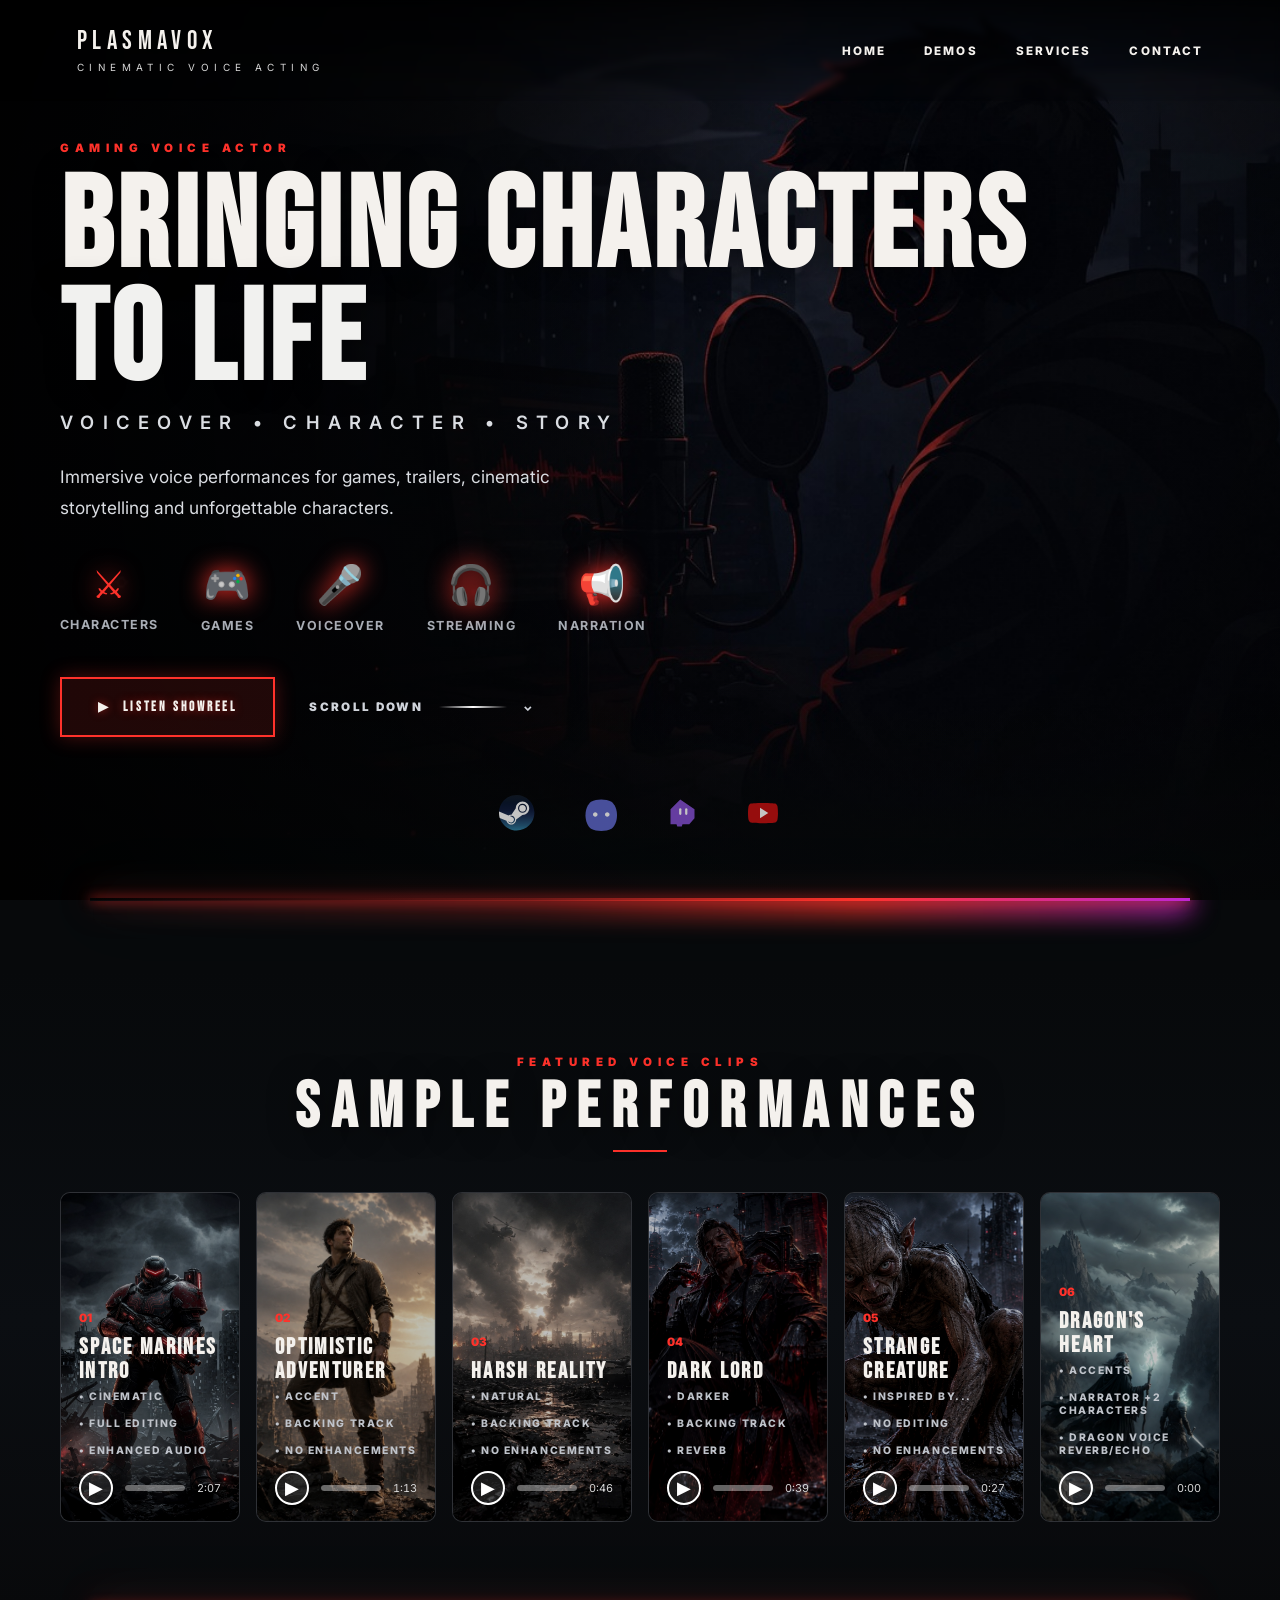
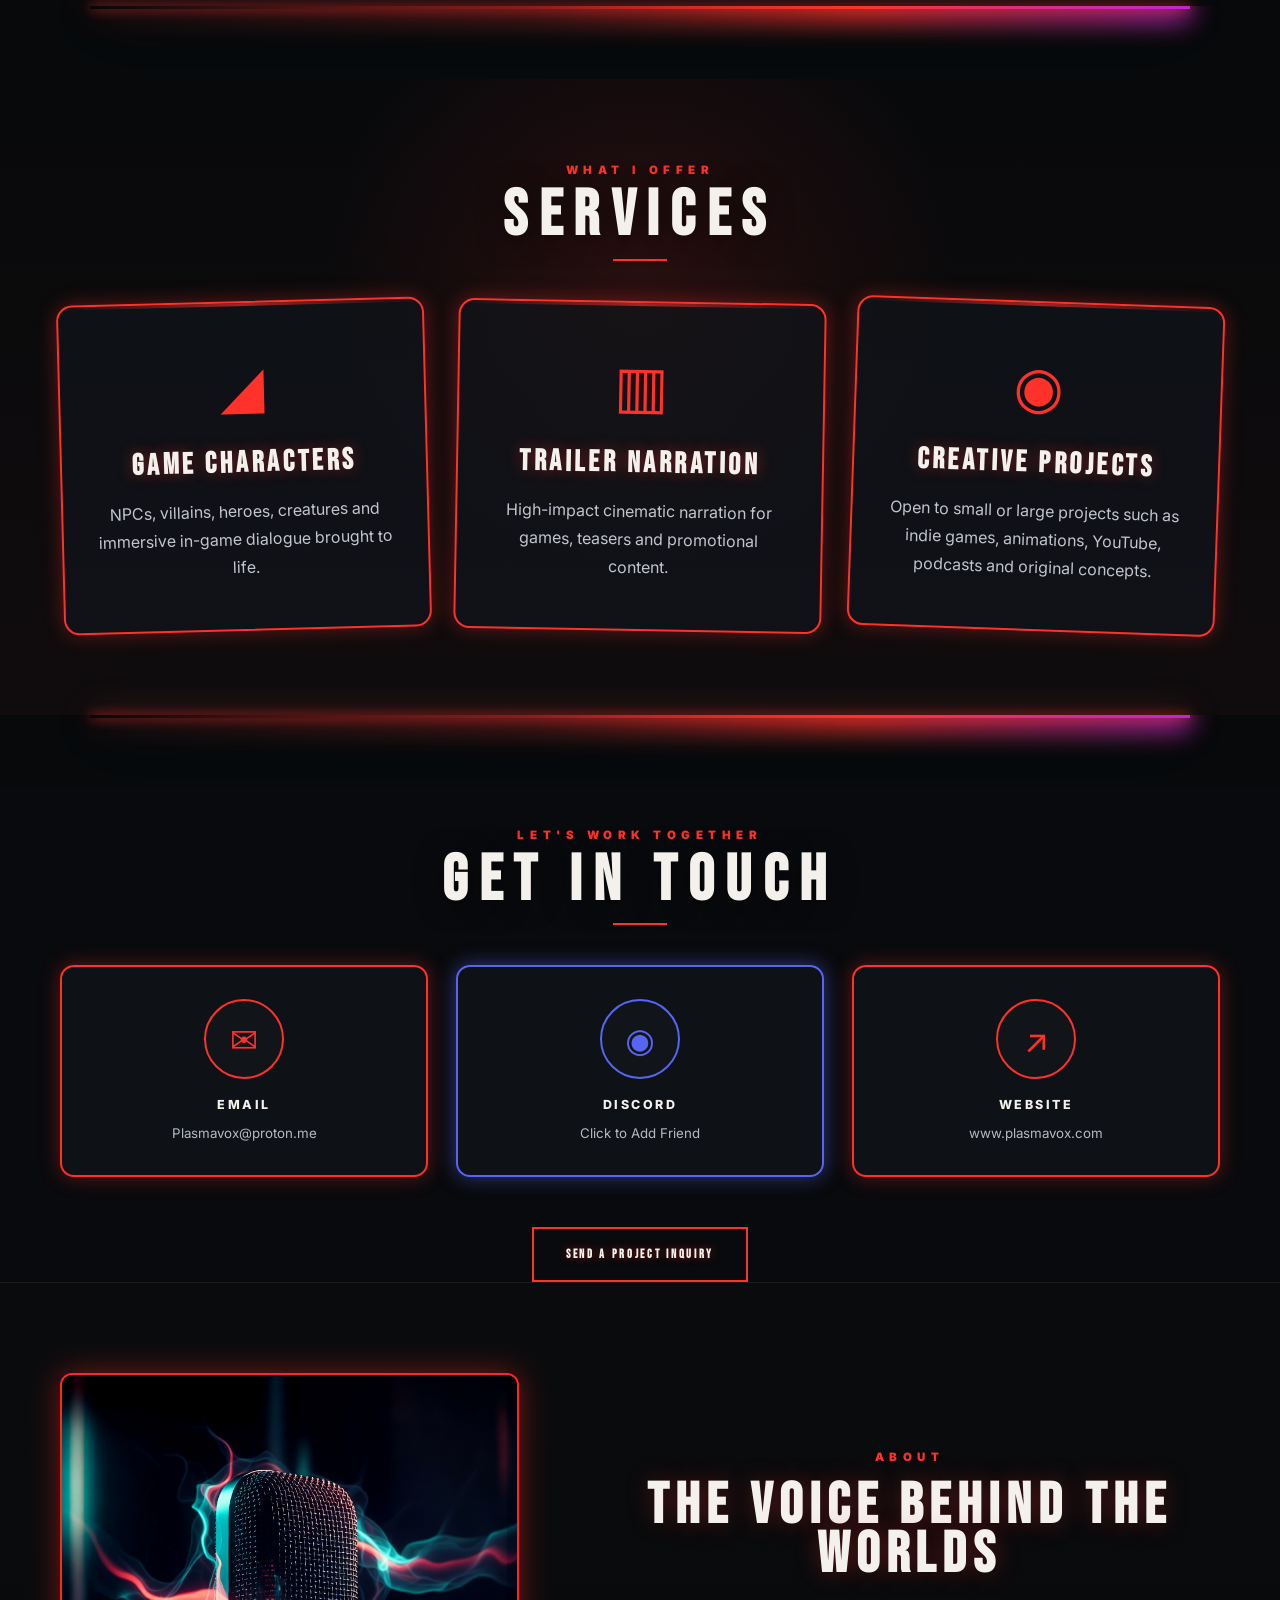
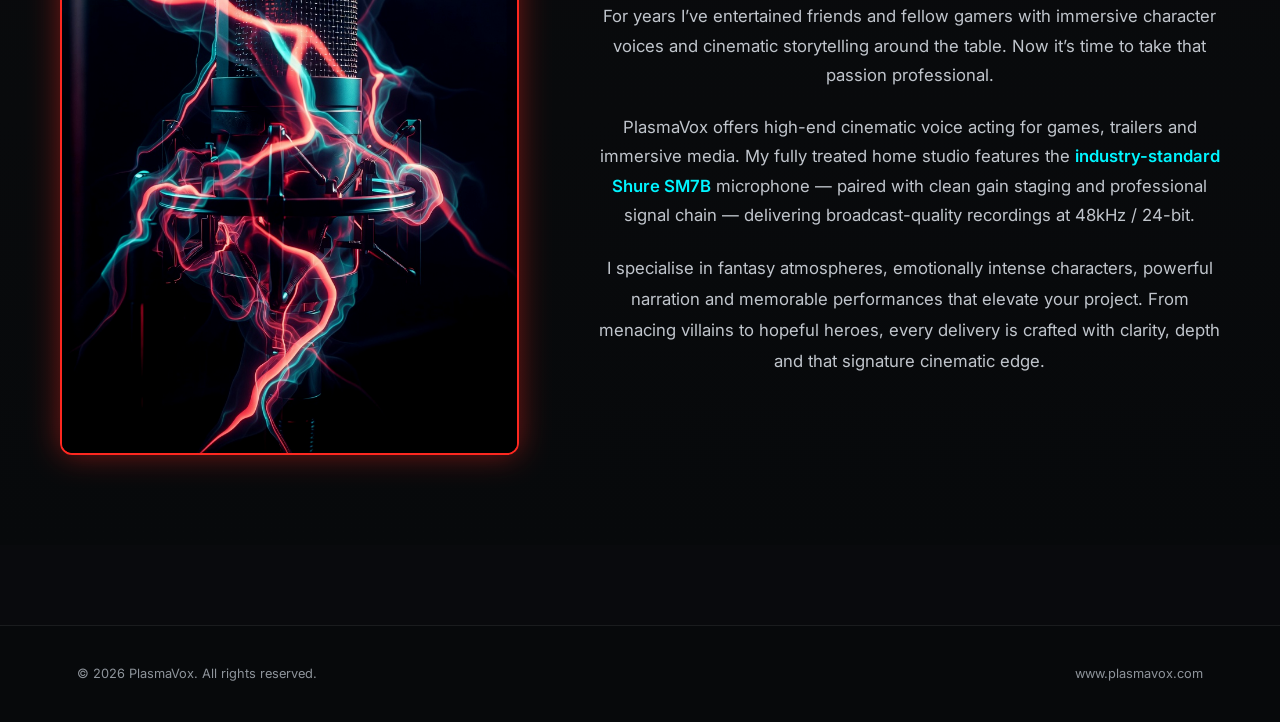
==== commit 8fde8315: "Updated contacts" ====
--- a/index.html
+++ b/index.html
@@ -315,12 +315,12 @@
         <h2>Get In Touch</h2>
       </div>
       <div class="container contact-grid">
-        <a class="contact-item" href="mailto:contact@plasmavox.com">
+        <a class="contact-item" href="mailto:Plasmavox@proton.me">
           <span>✉</span>
           <strong>Email</strong>
-          <small>contact@plasmavox.com</small>
+          <small>Plasmavox@proton.me</small>
         </a>
-        <a class="contact-item discord" href="https://discord.com/users/143087448010915842" target="_blank" rel="noopener noreferrer">
+        <a class="contact-item discord" href="https://discord.com/users/1513486503177621616" target="_blank" rel="noopener noreferrer">
   <span>◉</span>
   <strong>Discord</strong>
   <small>Click to Add Friend</small>
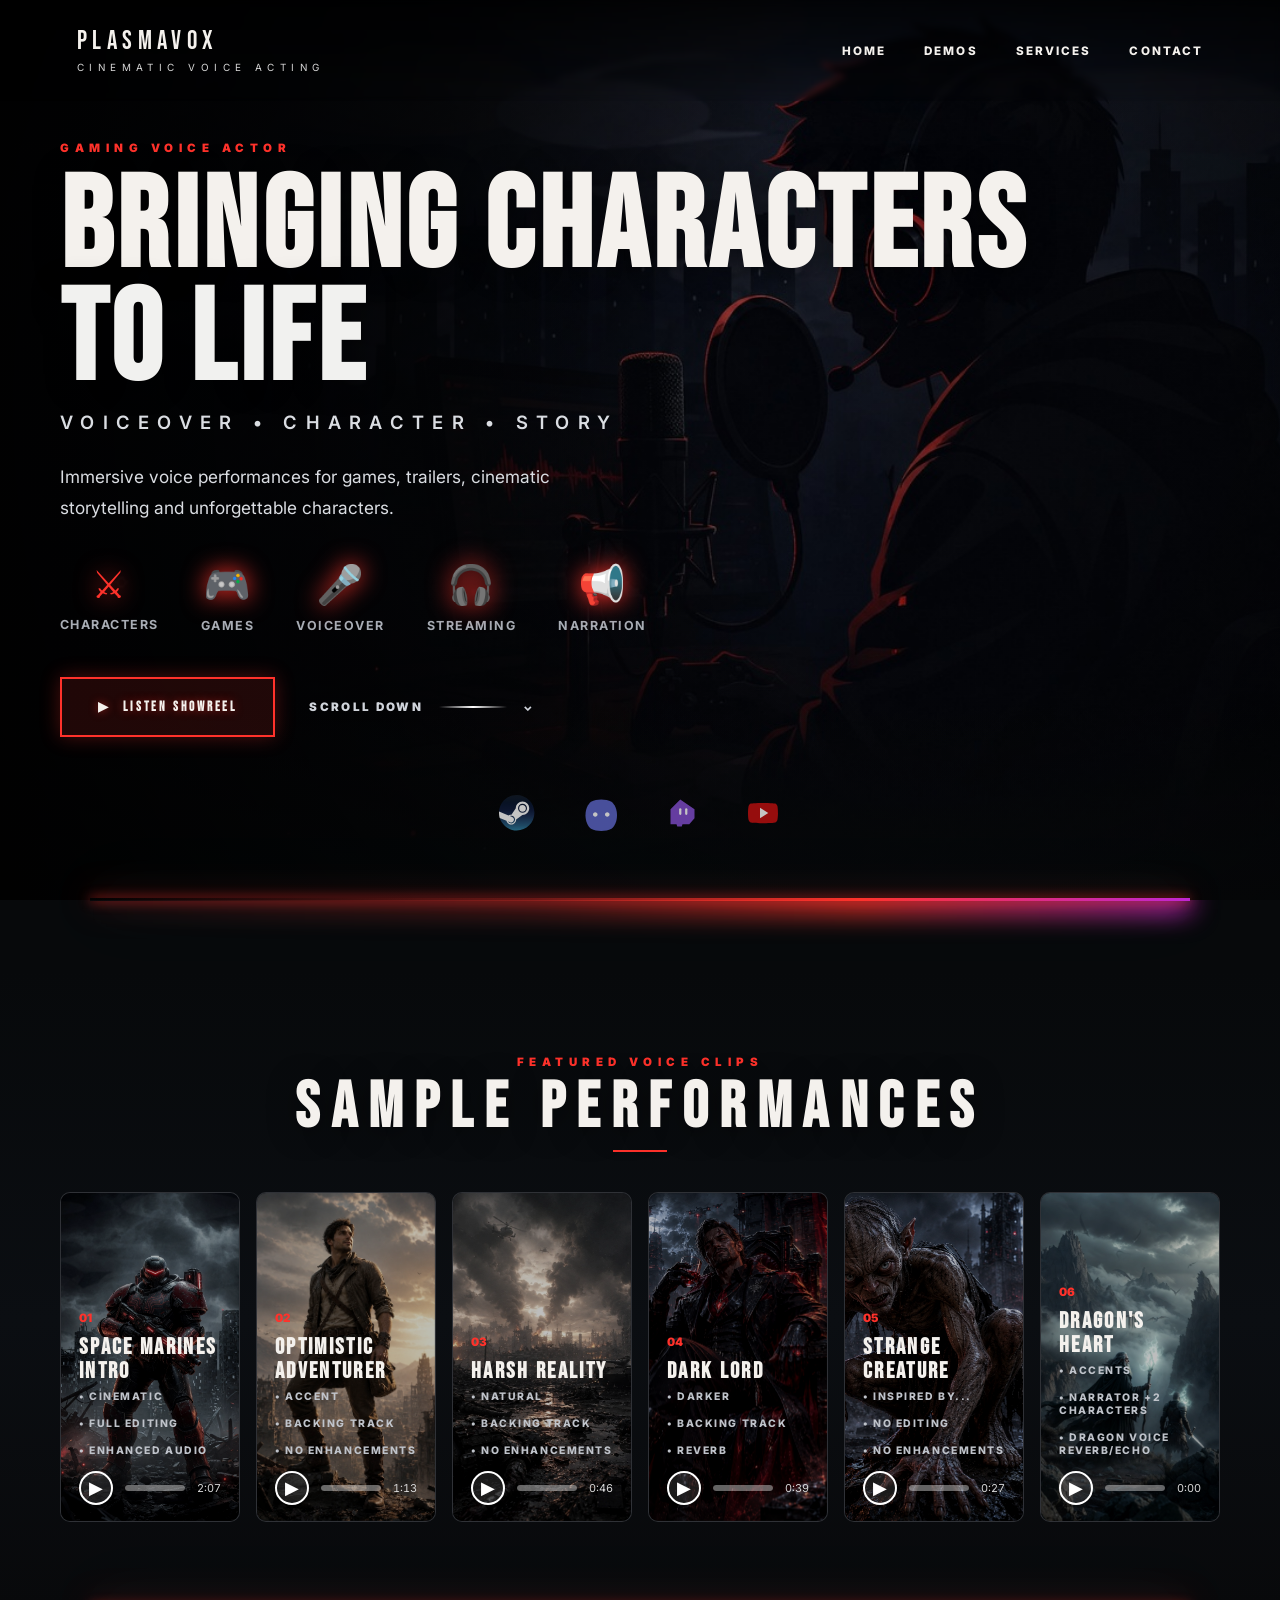
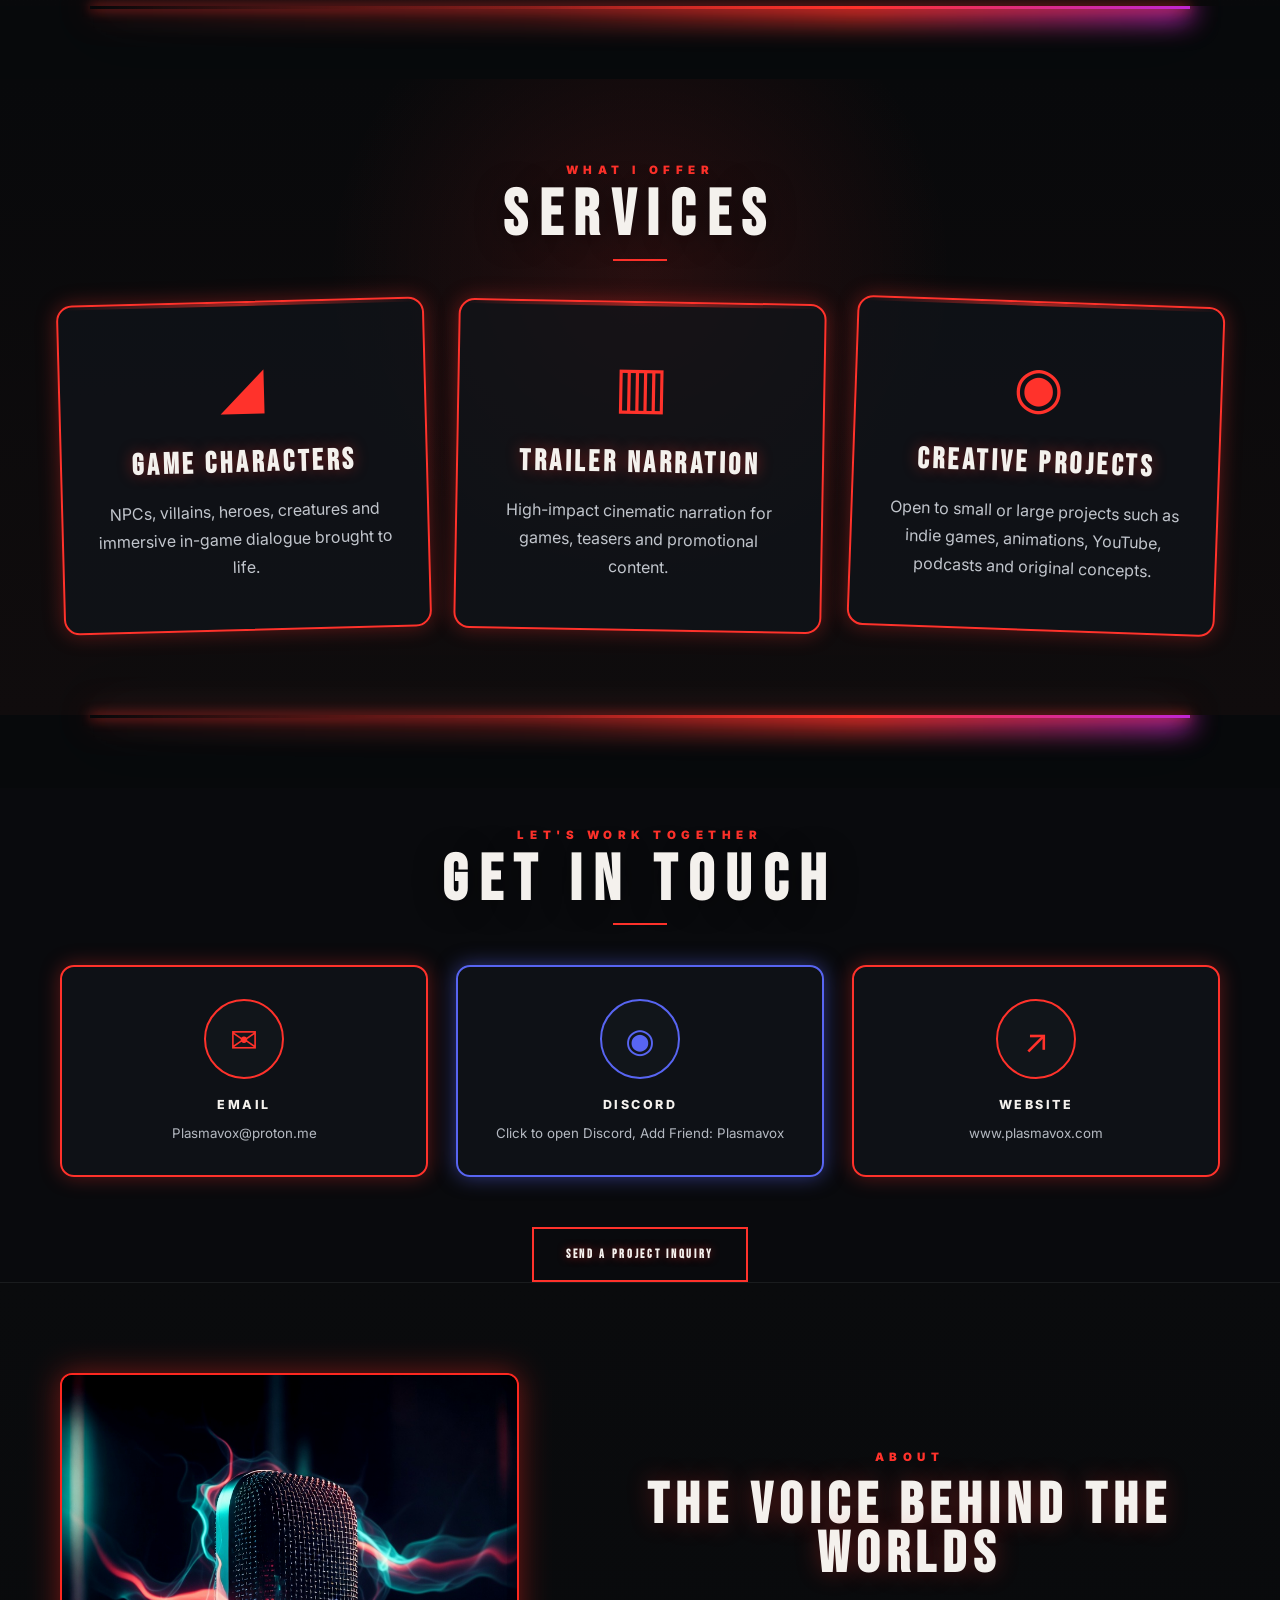
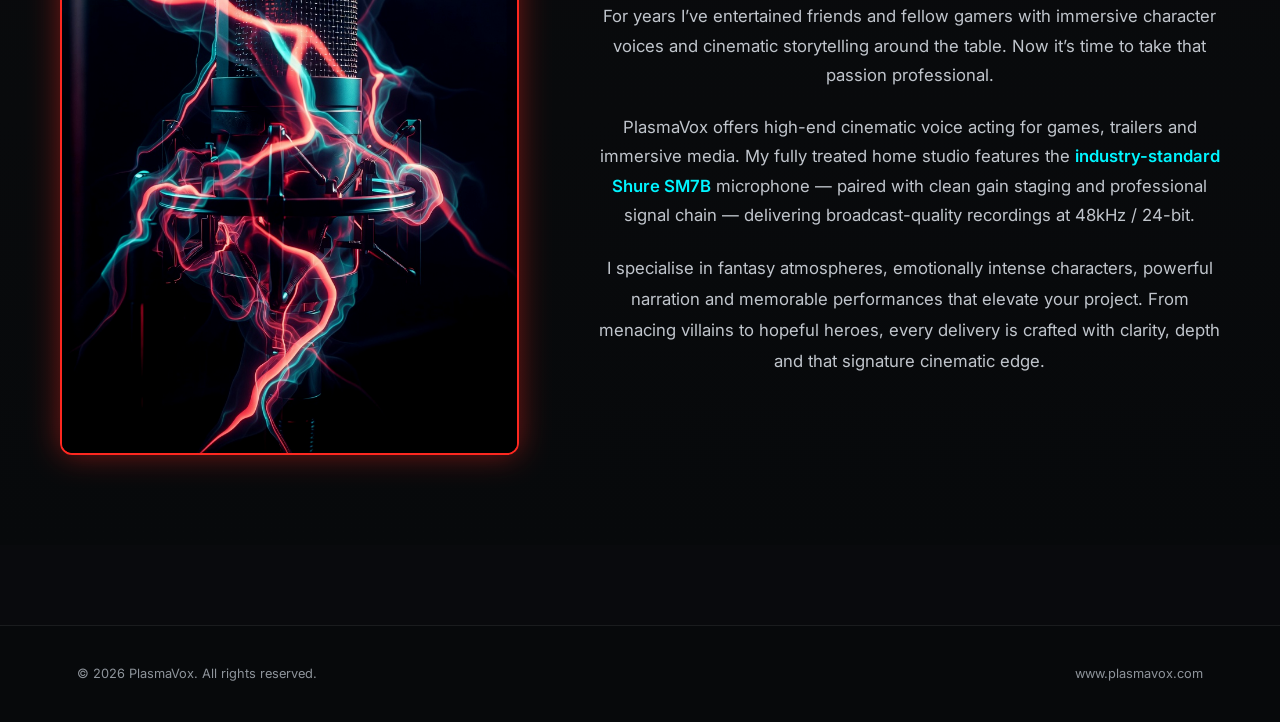
==== commit c53c5db0: "updated discord contact" ====
--- a/index.html
+++ b/index.html
@@ -320,10 +320,10 @@
           <strong>Email</strong>
           <small>Plasmavox@proton.me</small>
         </a>
-        <a class="contact-item discord" href="https://discord.com/users/1513486503177621616" target="_blank" rel="noopener noreferrer">
+        <a class="contact-item discord" href="https://discord.com/" target="_blank" rel="noopener noreferrer">
   <span>◉</span>
   <strong>Discord</strong>
-  <small>Click to Add Friend</small>
+  <small>Click to open Discord, Add Friend: Plasmavox</small>
 </a>
         <a class="contact-item" href="https://www.plasmavox.com">
           <span>↗</span>
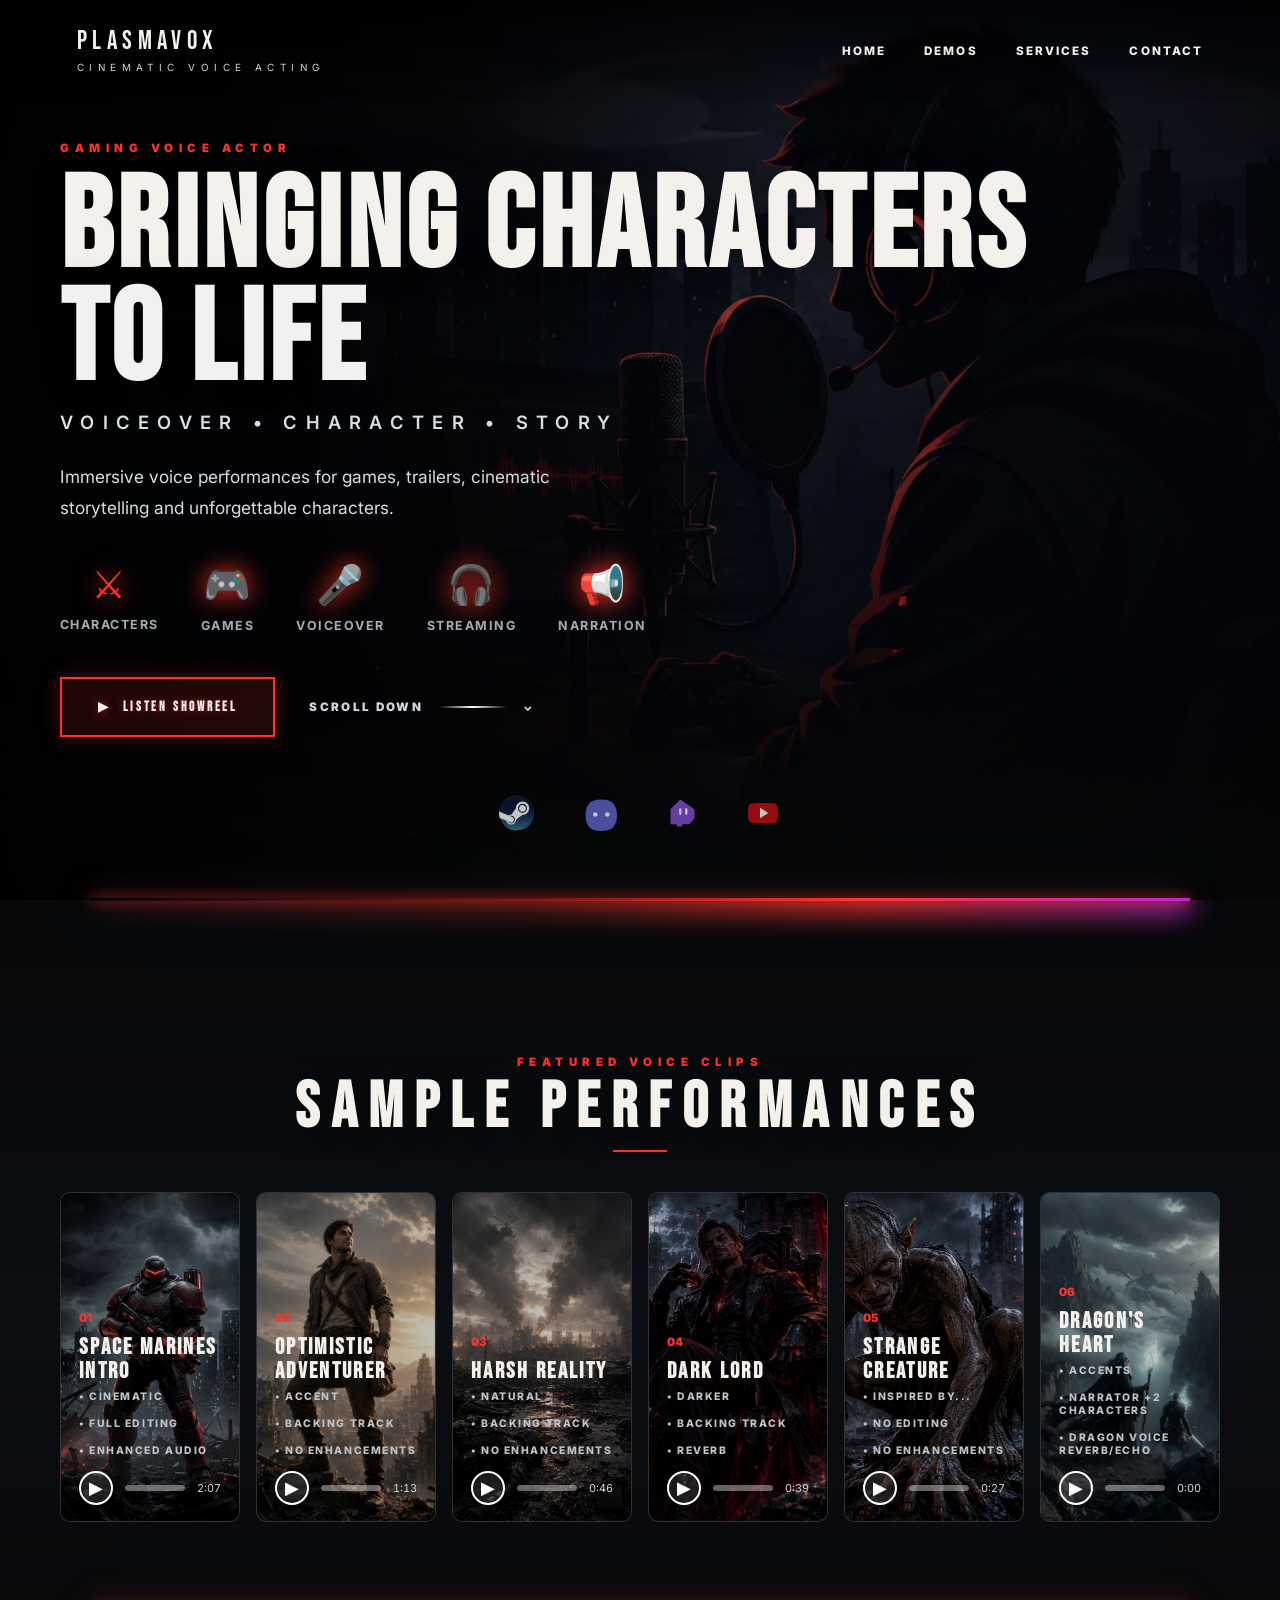
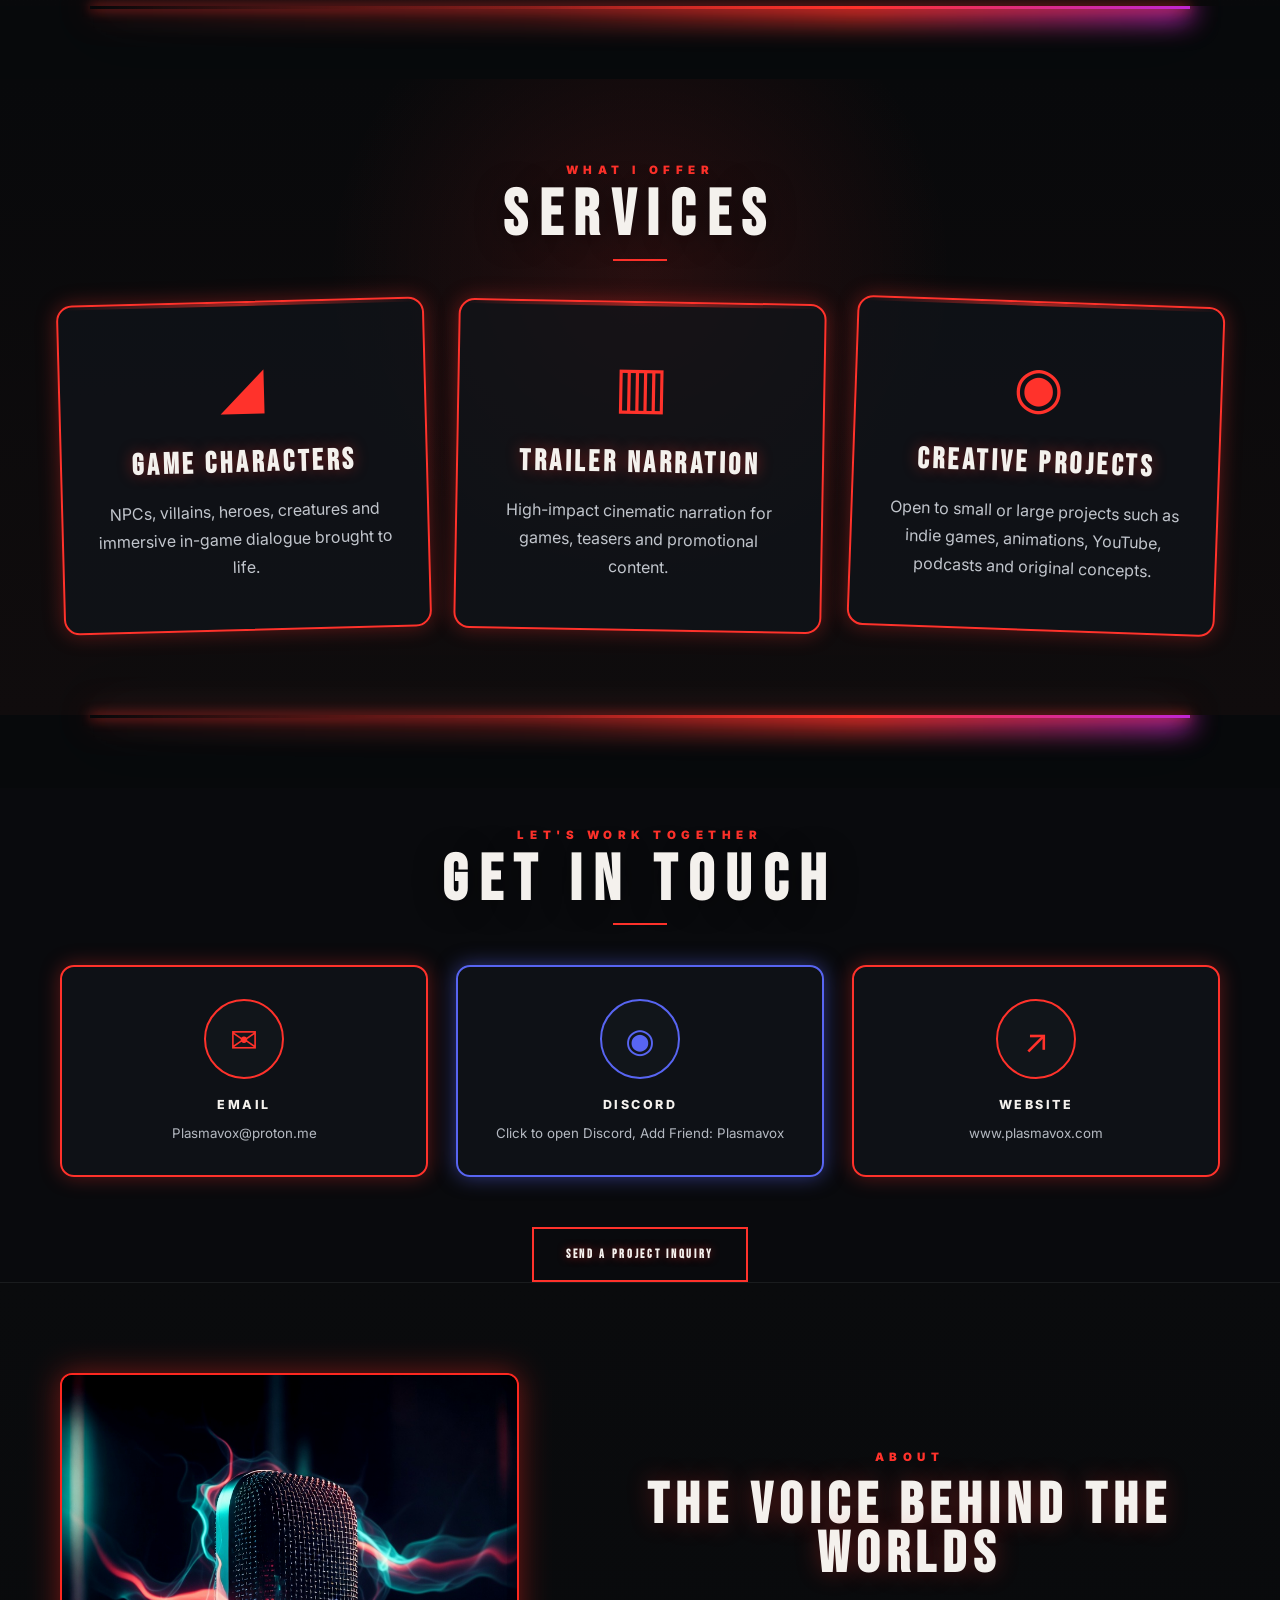
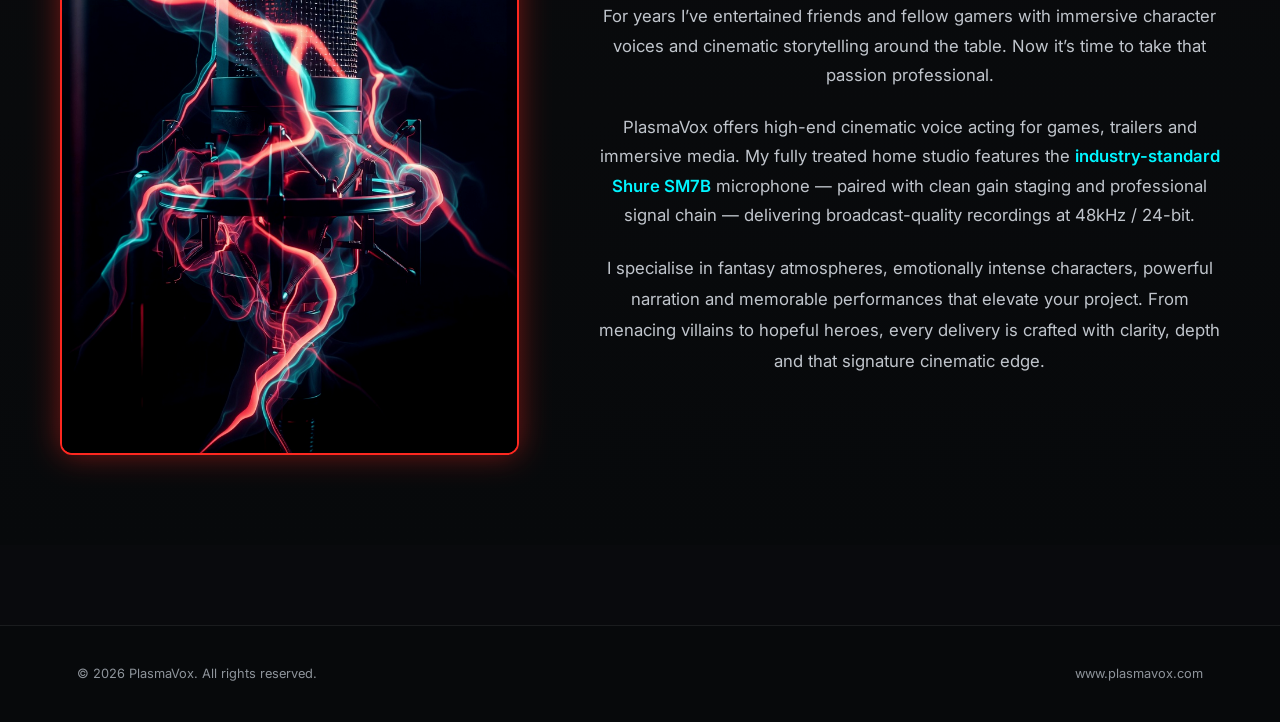
==== commit 6c423dba: "Discord link update 2" ====
--- a/index.html
+++ b/index.html
@@ -320,7 +320,7 @@
           <strong>Email</strong>
           <small>Plasmavox@proton.me</small>
         </a>
-        <a class="contact-item discord" href="https://discord.com/" target="_blank" rel="noopener noreferrer">
+        <a class="contact-item discord" href="https://discord.com/channels/@me" target="_blank" rel="noopener noreferrer">
   <span>◉</span>
   <strong>Discord</strong>
   <small>Click to open Discord, Add Friend: Plasmavox</small>
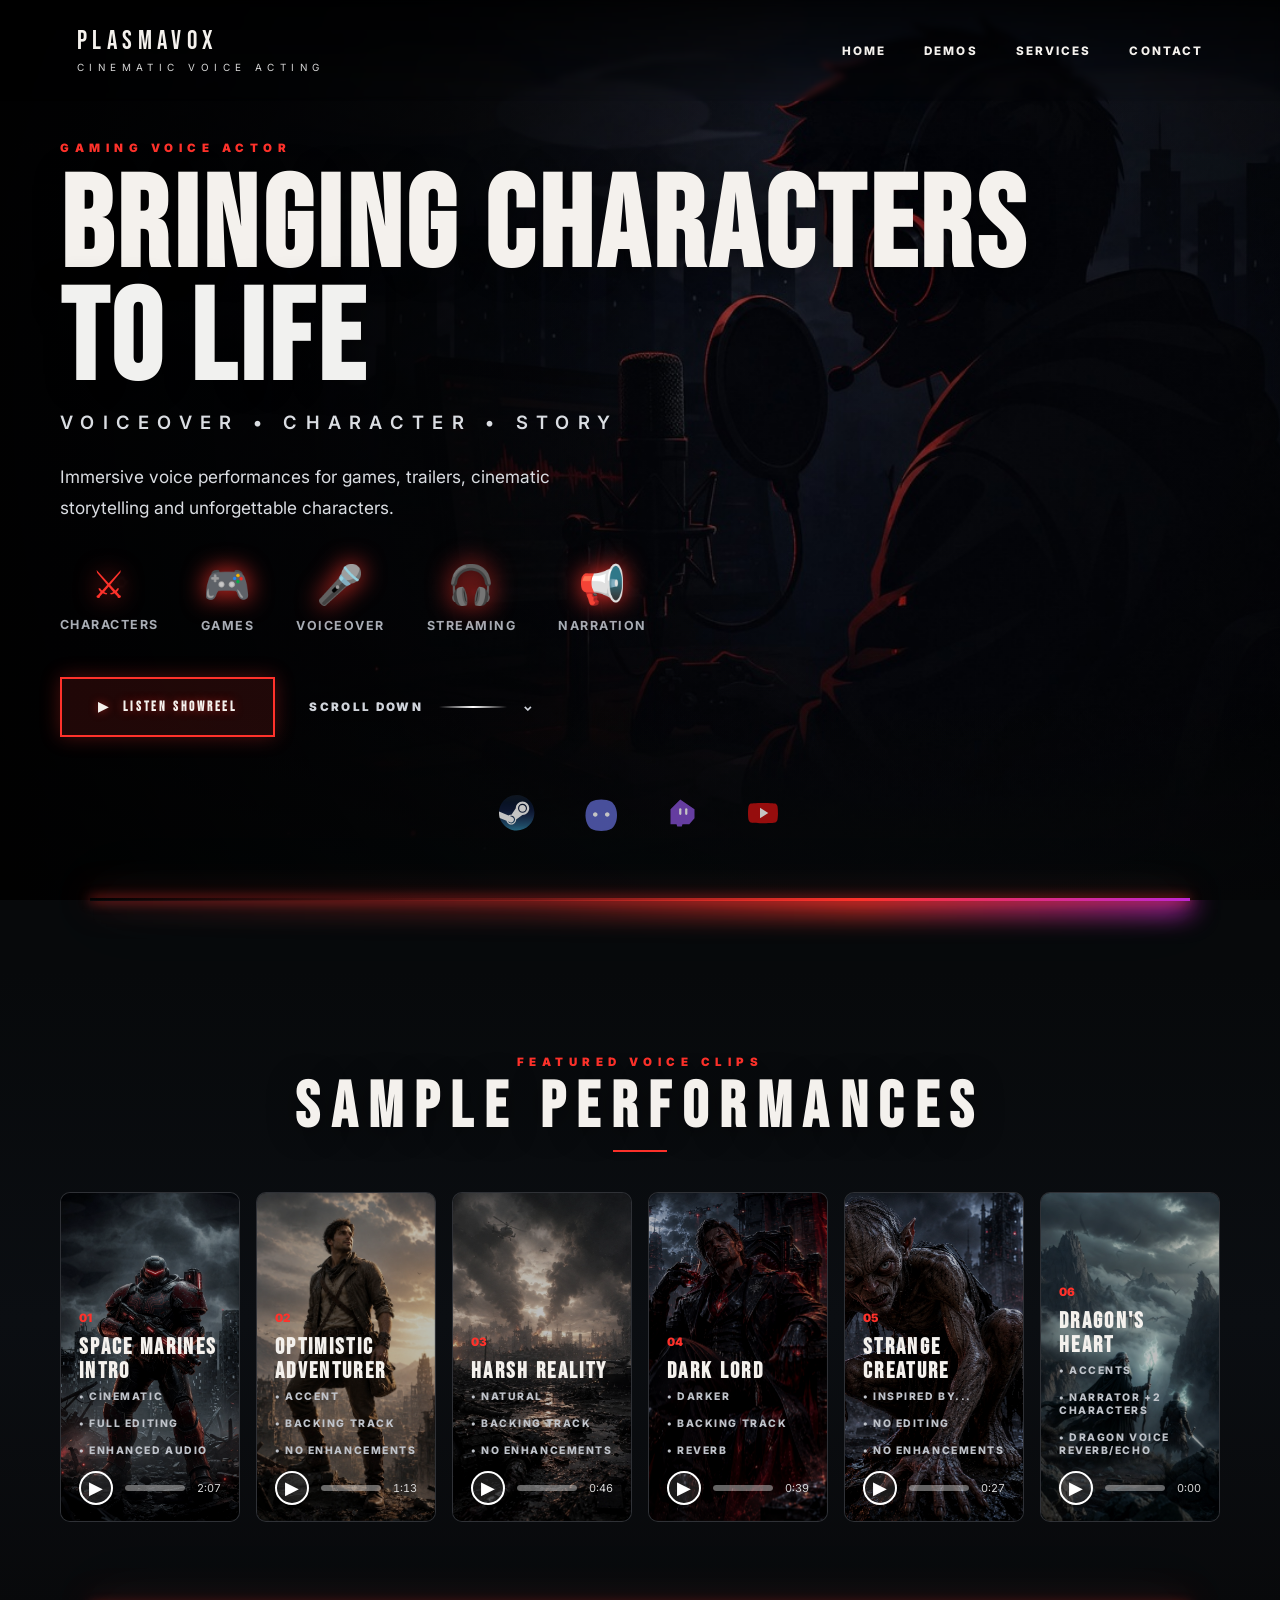
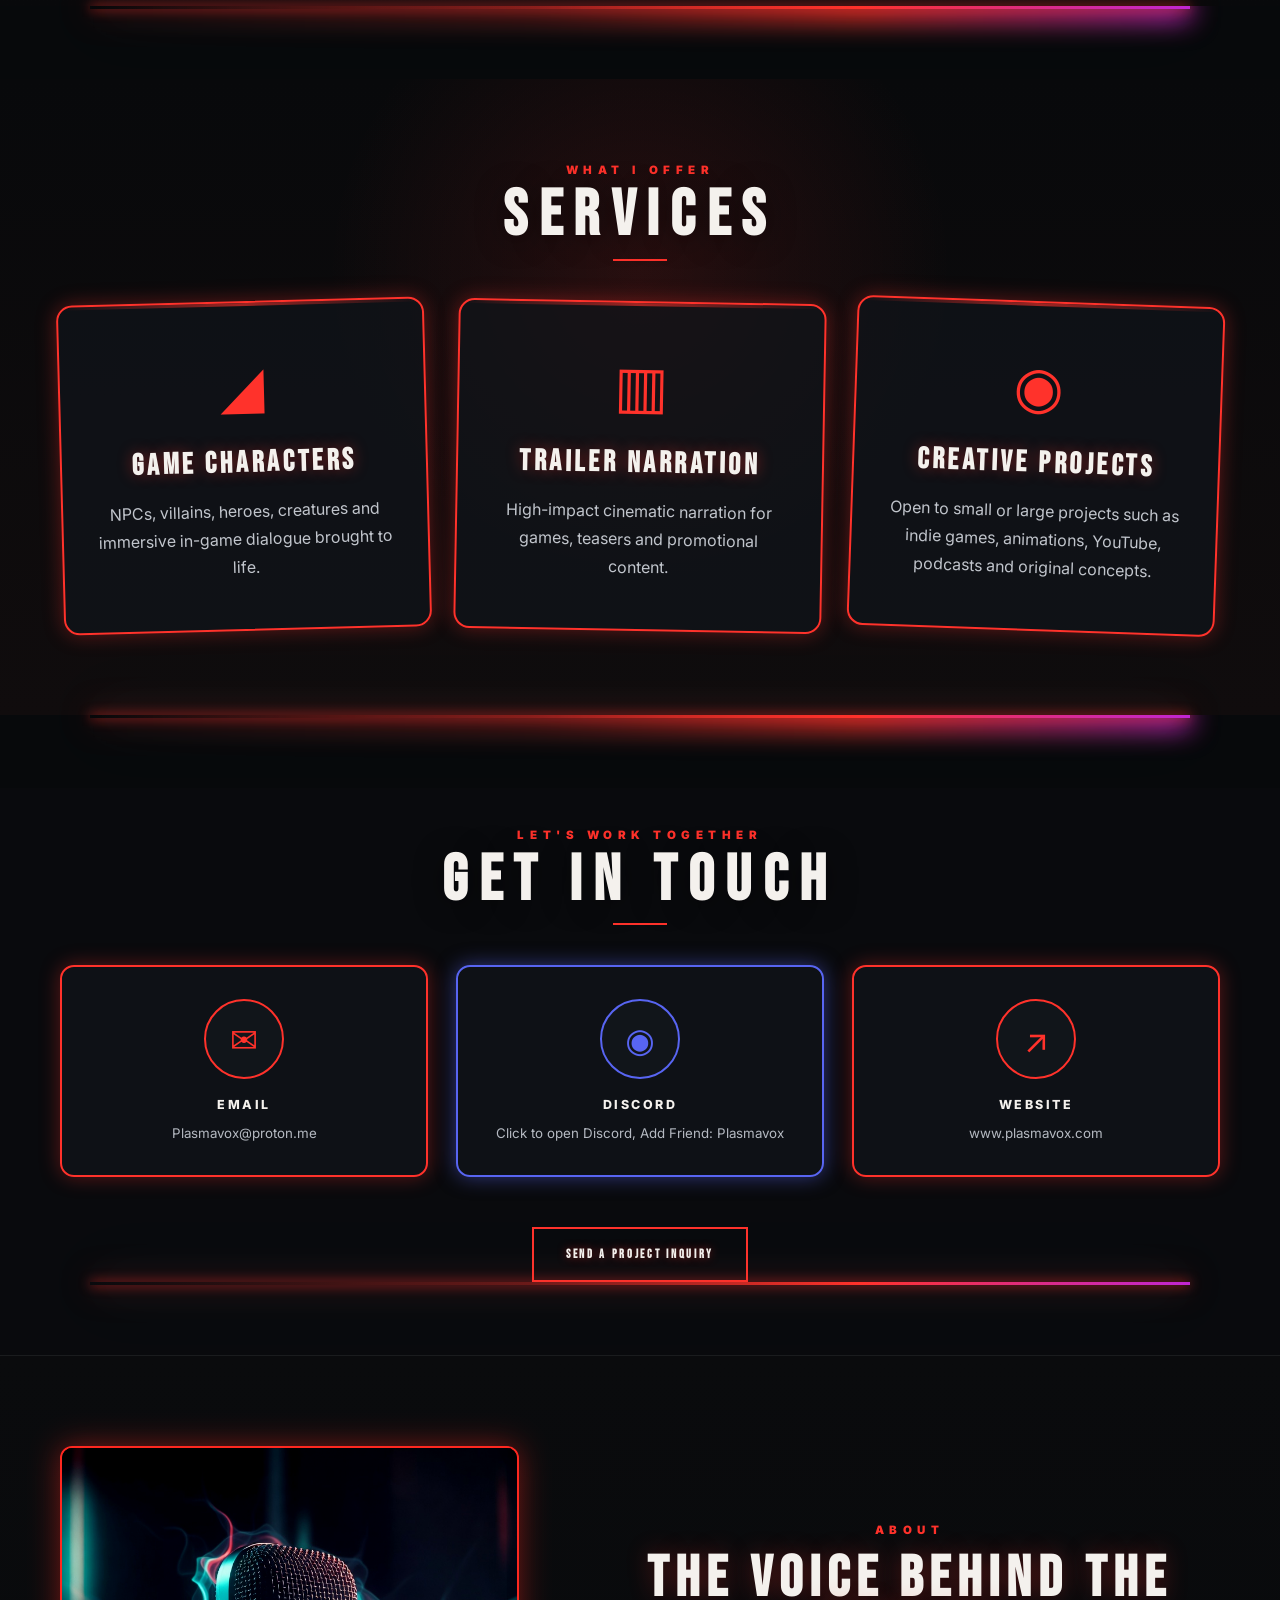
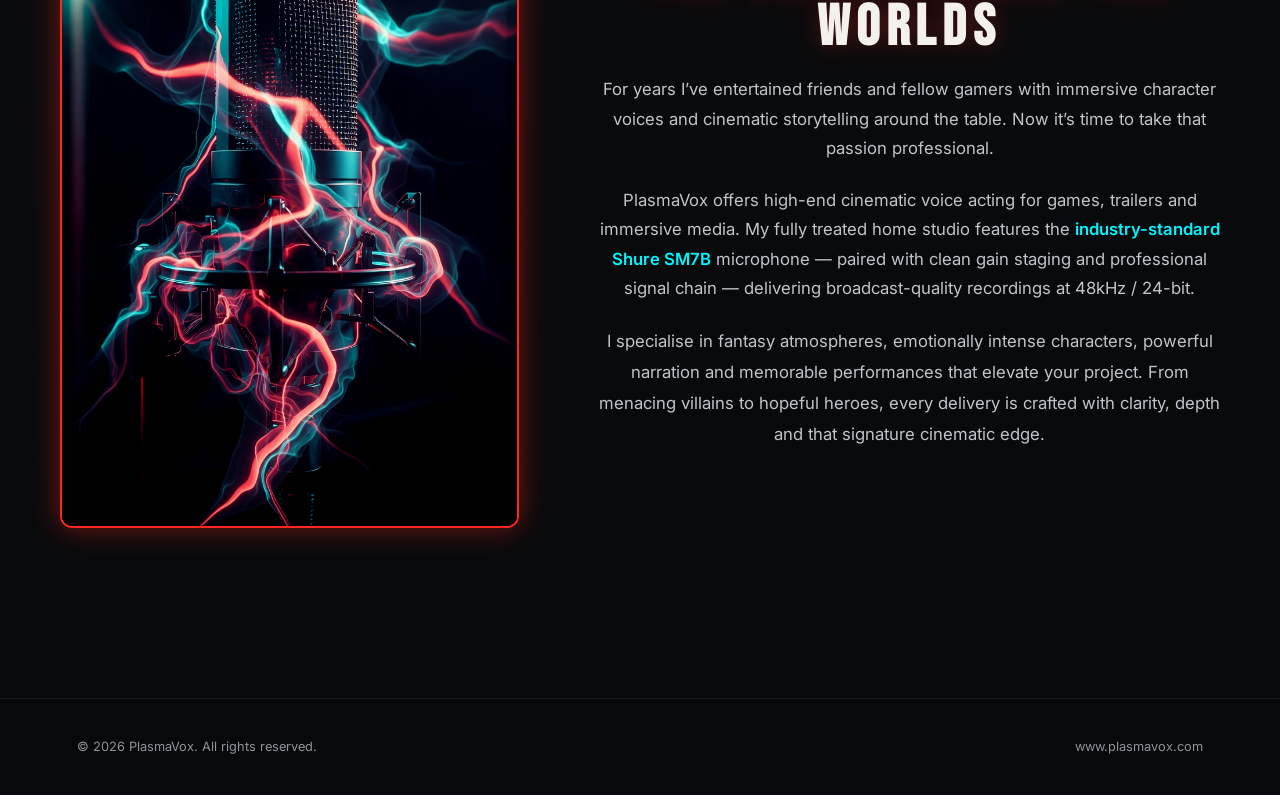
==== commit eadec190: "added divider and corrected project inquiry link" ====
--- a/index.html
+++ b/index.html
@@ -331,7 +331,8 @@
           <small>www.plasmavox.com</small>
         </a>
       </div>
-      <a class="button outline" href="mailto:contact@plasmavox.com?subject=Voice%20Project%20Inquiry">Send A Project Inquiry</a>
+      <a class="button outline" href="mailto:Plasmavox@proton.me?subject=Voice%20Project%20Inquiry">Send A Project Inquiry</a>
+	  <div class="section-divider"></div>
     <section class="bio-section">
   <div class="container bio-grid">
     <img src="assets/img/mic.jpg" 
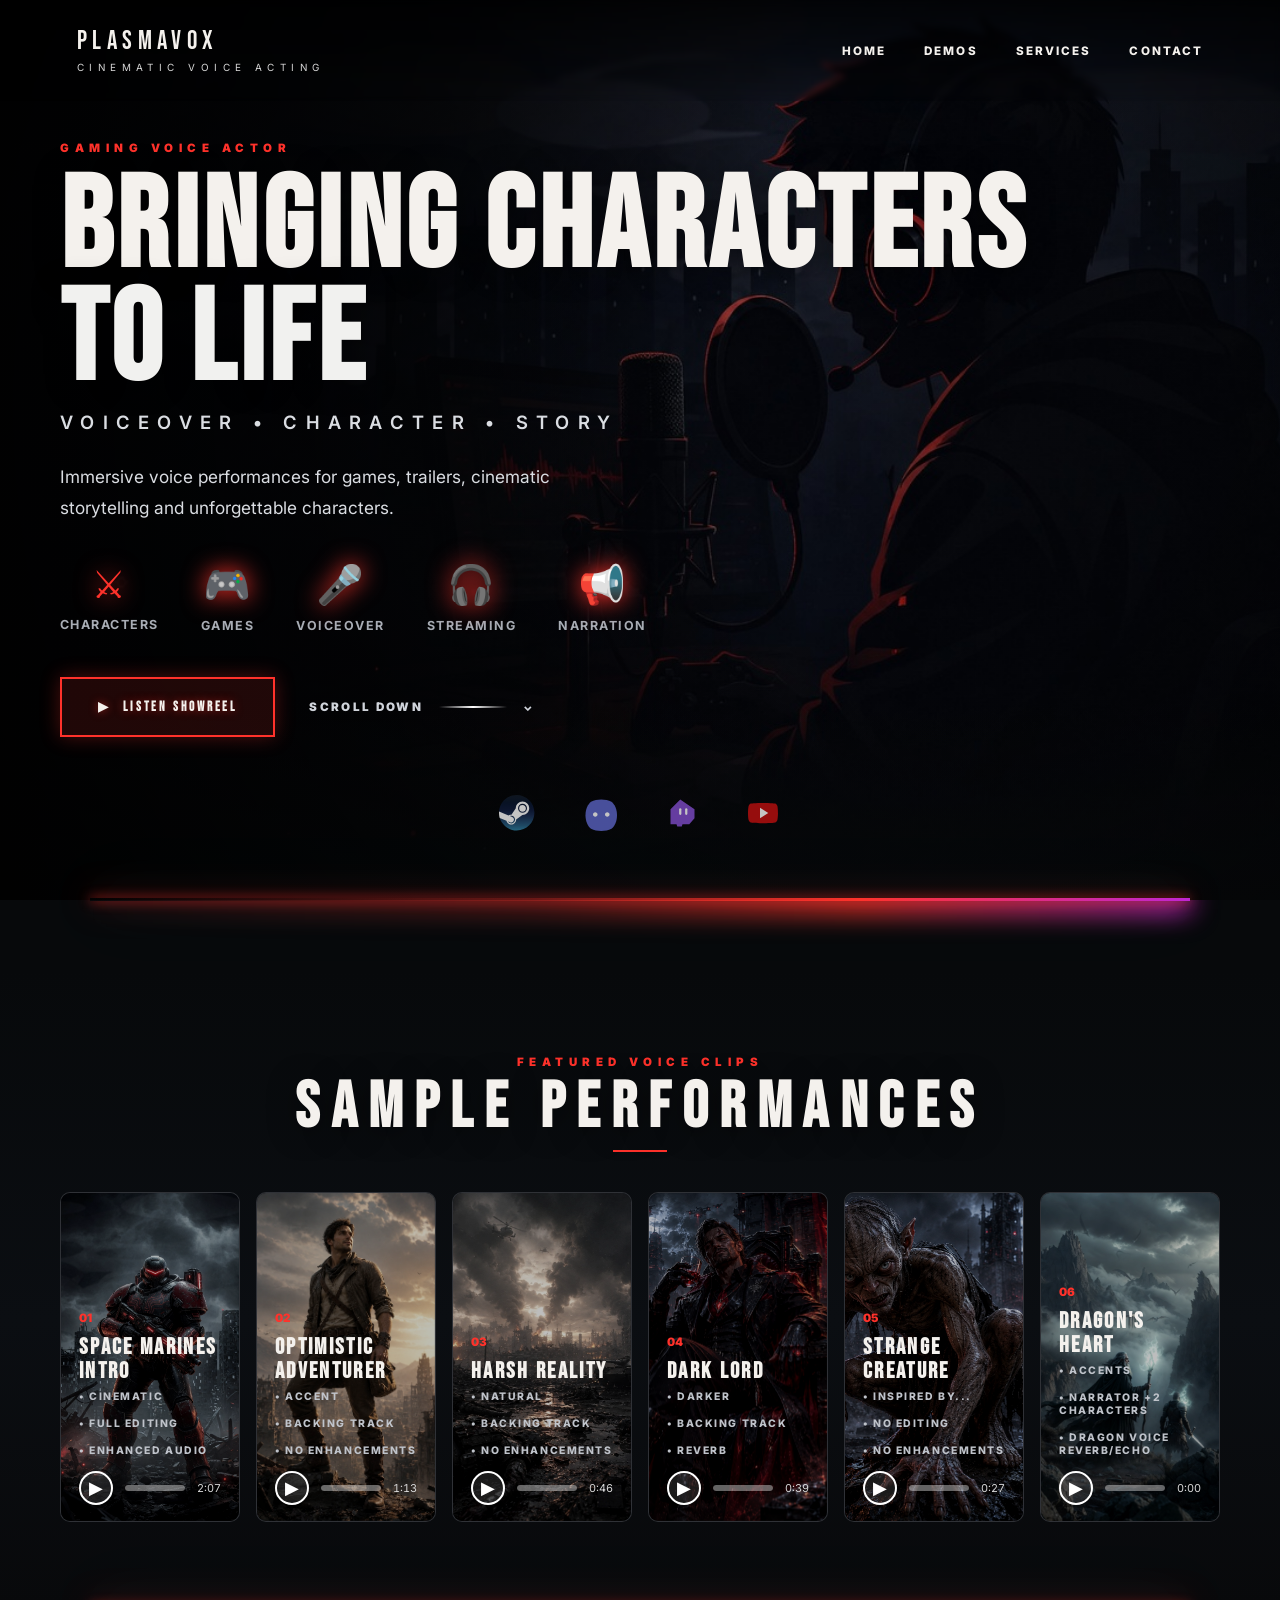
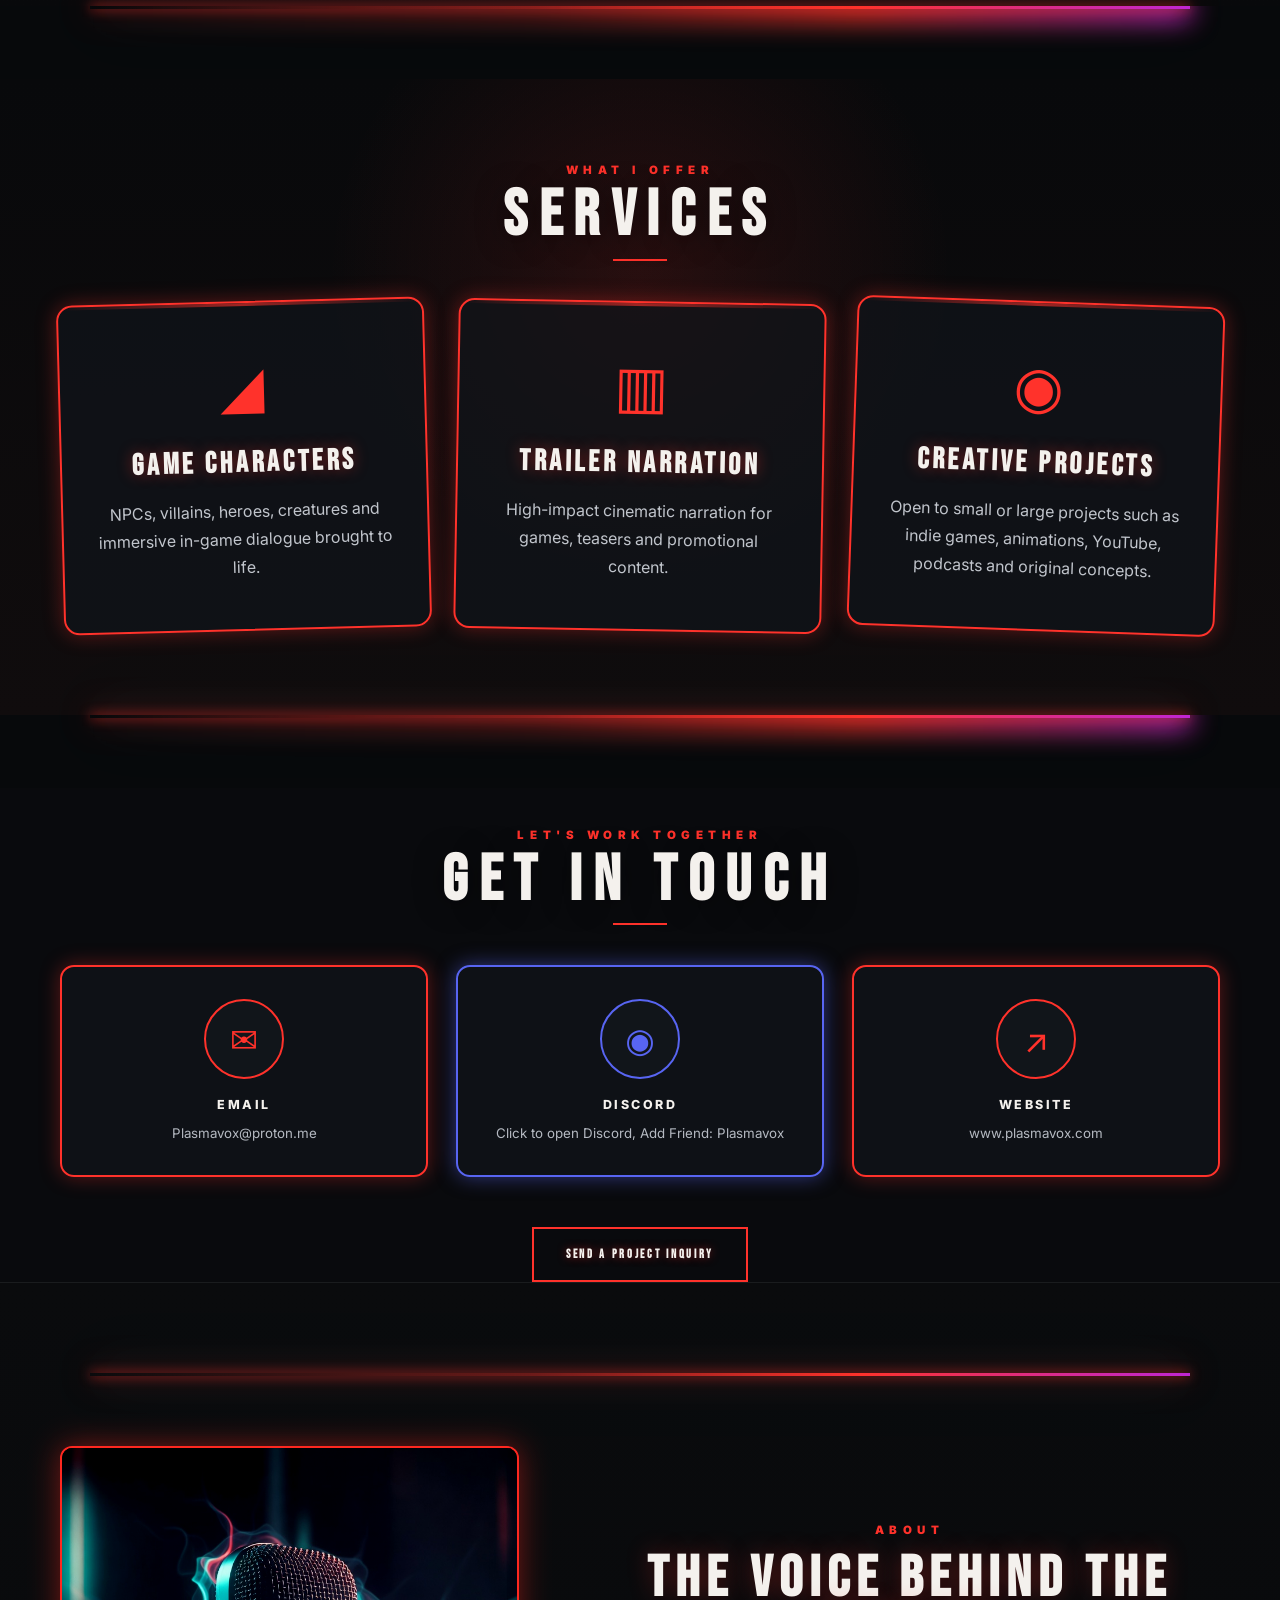
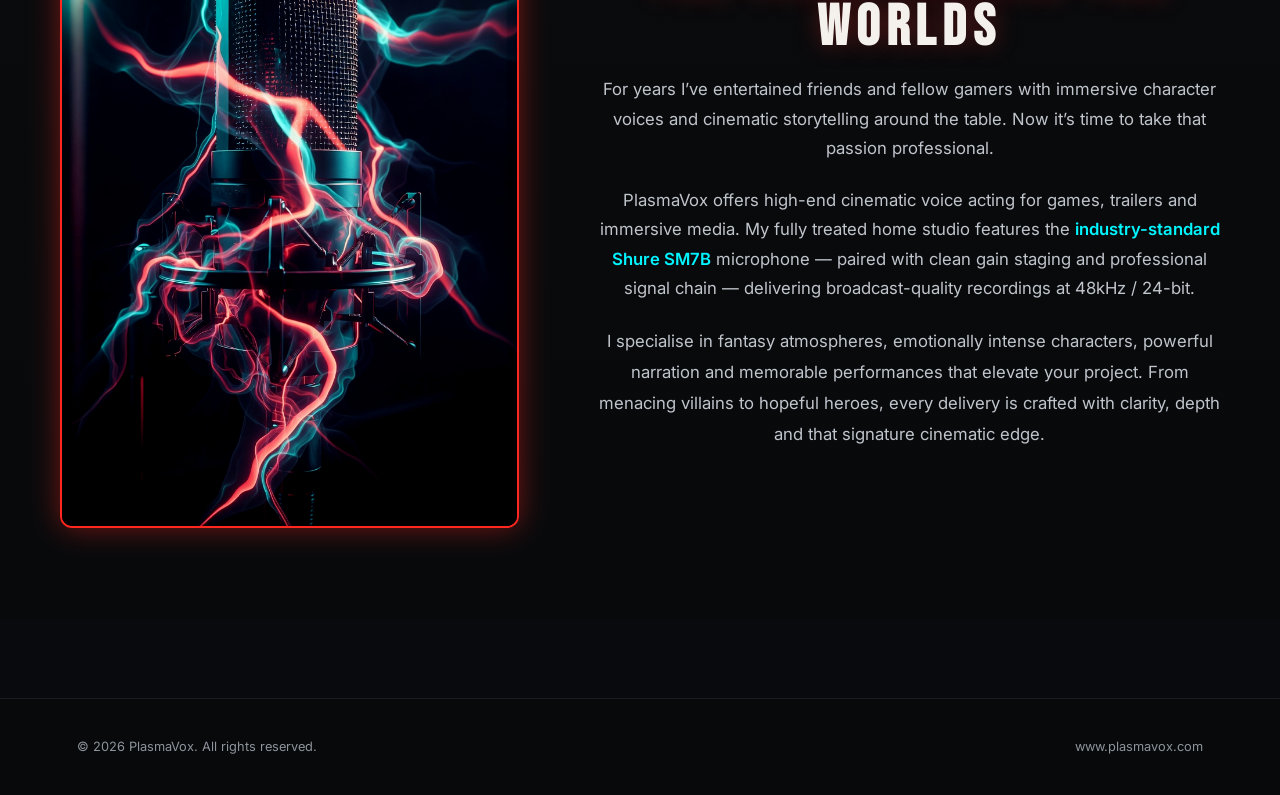
==== commit 399ebb53: "Divider fix" ====
--- a/index.html
+++ b/index.html
@@ -332,8 +332,9 @@
         </a>
       </div>
       <a class="button outline" href="mailto:Plasmavox@proton.me?subject=Voice%20Project%20Inquiry">Send A Project Inquiry</a>
-	  <div class="section-divider"></div>
+	  
     <section class="bio-section">
+	<div class="section-divider"></div>
   <div class="container bio-grid">
     <img src="assets/img/mic.jpg" 
          alt="PlasmaVox cinematic studio microphone with plasma energy aura" 
